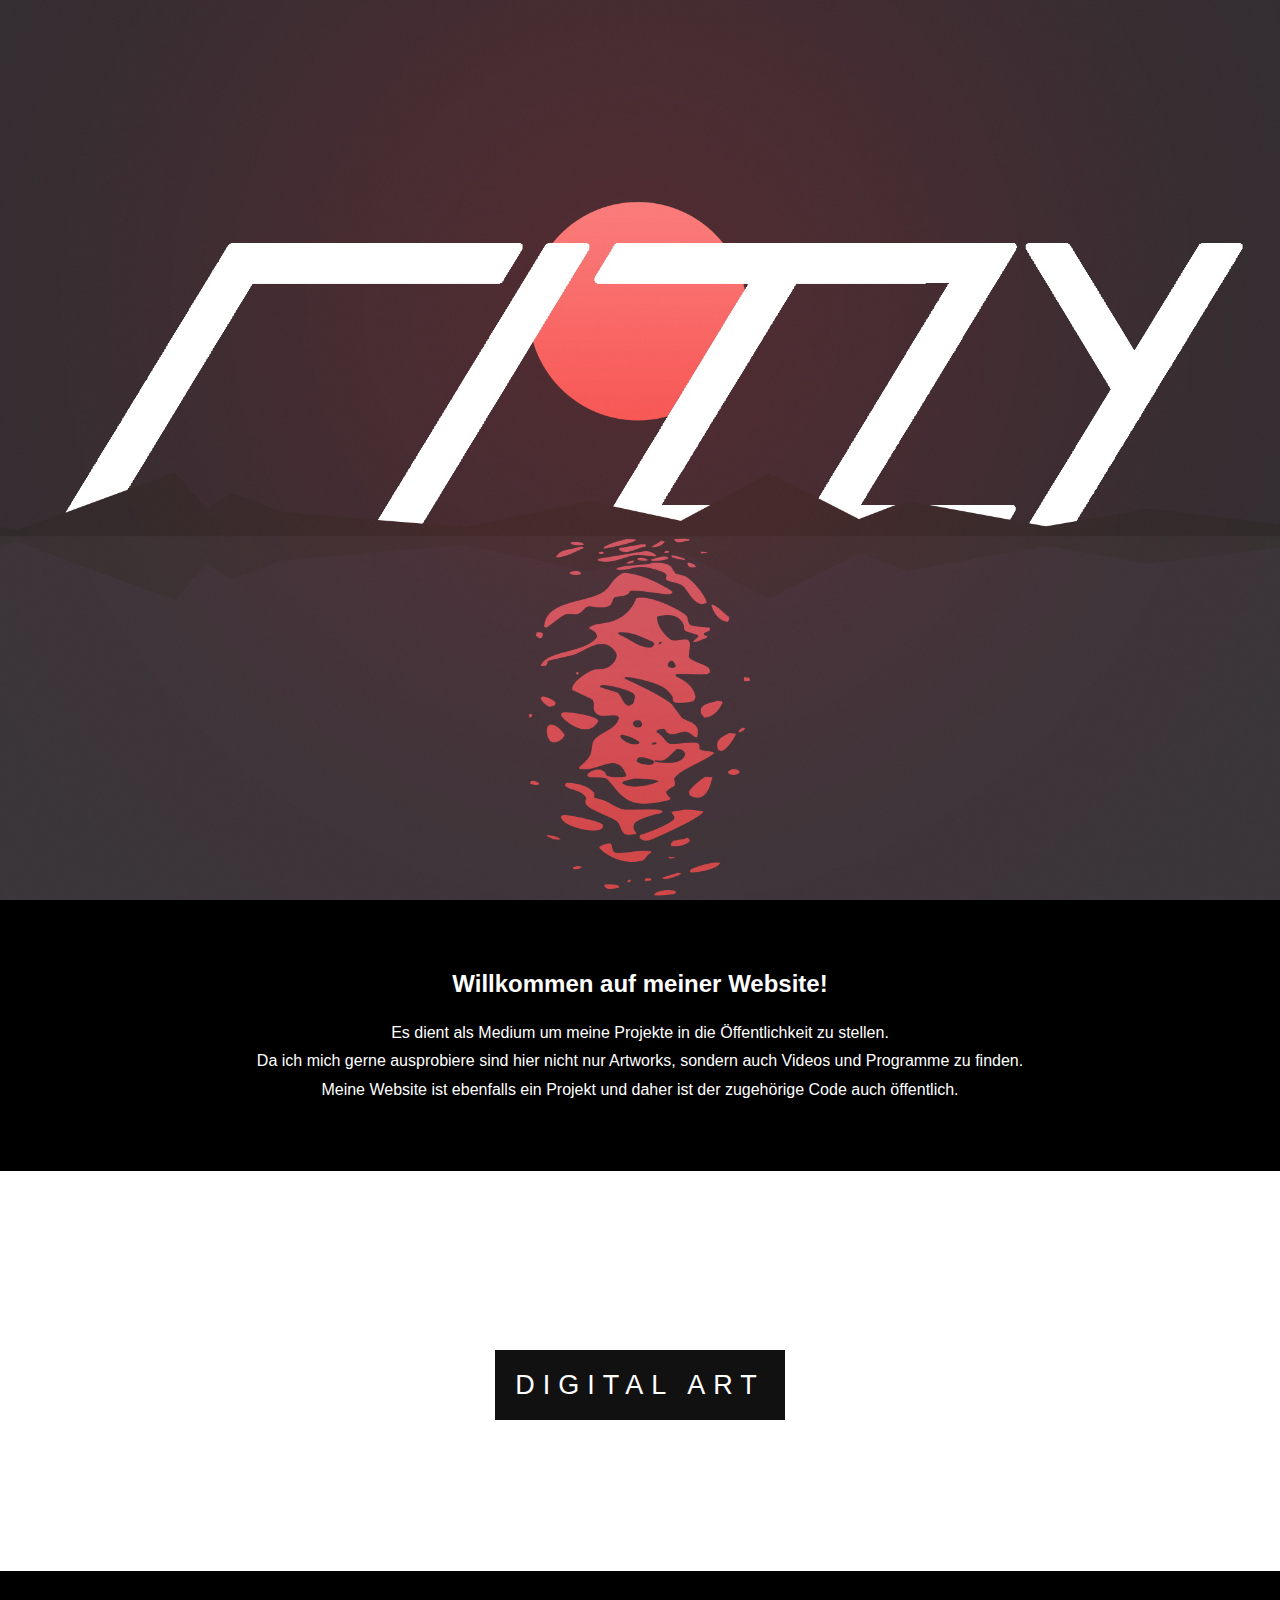
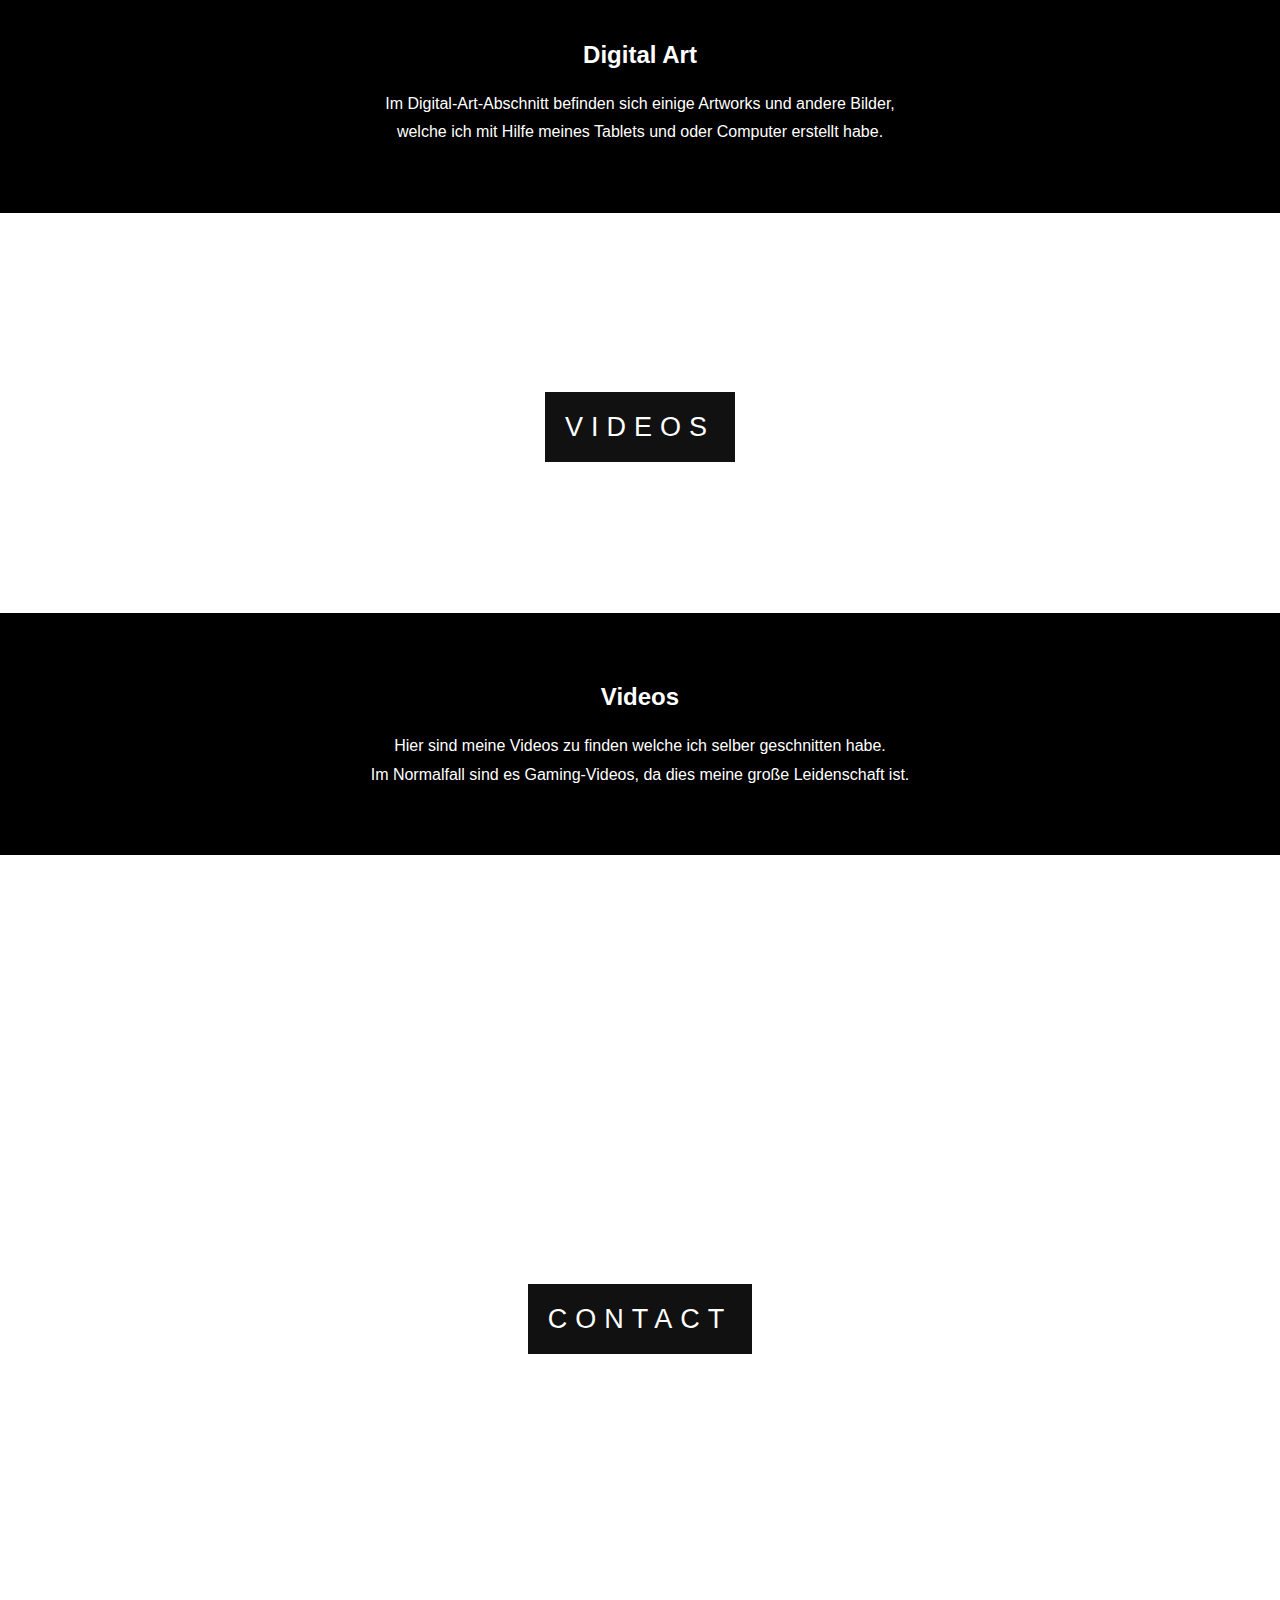
==== index.html @ 602e6638 "Updated Texts and Pictures" ====
<!DOCTYPE html>
<html lang="en">
<head>
    <title>Noah</title>
    <link rel="stylesheet" href="css/style.css">
</head>
<body>
    <div class="bgIMG1">
    </div>
    <section class="section section-light">
        <h2>Willkommen auf meiner Website!</h2>
        <p>
            Es dient als Medium um meine Projekte in die Öffentlichkeit zu stellen.<br>
            Da ich mich gerne ausprobiere sind hier nicht nur Artworks, sondern auch Videos und Programme zu finden.<br>
            Meine Website ist ebenfalls ein Projekt und daher ist der zugehörige Code auch öffentlich.
        </p>
    </section>

    <div class="bgIMG2">
        <div class="ptext">
            <span class="border">
                <a class="BUTTON" href="projectMenu.html">DIGITAL ART</a>
            </span>
        </div>
    </div>
    <section class="section section-dark">
        <h2>Digital Art</h2>
        <p>
            Im Digital-Art-Abschnitt befinden sich einige Artworks und andere Bilder,<br>
            welche ich mit Hilfe meines Tablets und oder Computer erstellt habe. 

        </p>
    </section>

    <div class="bgIMG3">
        <div class="ptext">
            <span class="border">
                <a class="BUTTON" href="blog.html">Videos</a>
            </span>
        </div>
    </div>
    <section class="section section-dark">
        <h2>Videos</h2>
        <p>
            Hier sind meine Videos zu finden welche ich selber geschnitten habe.<br>
            Im Normalfall sind es Gaming-Videos, da dies meine große Leidenschaft ist.
        </p>
    </section>

    <div class="bgIMG1">
        <div class="ptext">
            <span class="border">
                <a class="BUTTON" href="contact.html">CONTACT</a>
            </span>
        </div>
    </div>

</body>
</html>
---- css/style.css ----
body, html{
    height: 100%;
    margin:0;
    font-size: 16px;
    font-family: "Lato", sans-serif;
    font-weight:400;
    line-height: 1.8em;
    color:#666;
      
}

a{
    text-decoration: none;
    color: white;
}

#logo{
    max-width: 90%;
    margin-top: 200px;
}

.bgIMG1, .bgIMG2, .bgIMG3{
    position:relative;
    background-position: center;
    background-size: cover;
    background-repeat: no-repeat;
    background-attachment: fixed; /* fixed = parallax / scroll = norm*/

}

.ptext .border:hover{
    background-color: rgb(0, 0, 0);
    color: black;
}

.bgIMG1{
    background-image:url("../media/firstBG.jpg");
    min-height: 100%;
    max-height: 100%;
    text-align: center;
}

.bgIMG2{
    background-image:url("../media/trippyCro.png");
    min-height: 400px;
}

.bgIMG3{
    background-image:url("../media/videos.jpg");
    min-height: 400px;
}

.section{
    text-align: center;
    padding:50px 80px;
}

.section-light{
    background-color: black;
    color:white;
}

.section-dark{
    background-color: black;
    color:white;
}

.ptext{
    position: absolute;
    top:50%;
    width: 100%;
    text-align: center;
    color:#000;
    font-size: 27px;
    letter-spacing: 8px;
    text-transform: uppercase;
}

.ptext .border{
    background-color: #111;
    color:#fff;
    padding: 20px;
}

@media(max-width:568px){
    .bgIMG1, .bgIMG2, .bgIMG3{
        background-attachment: scroll;
    }
}
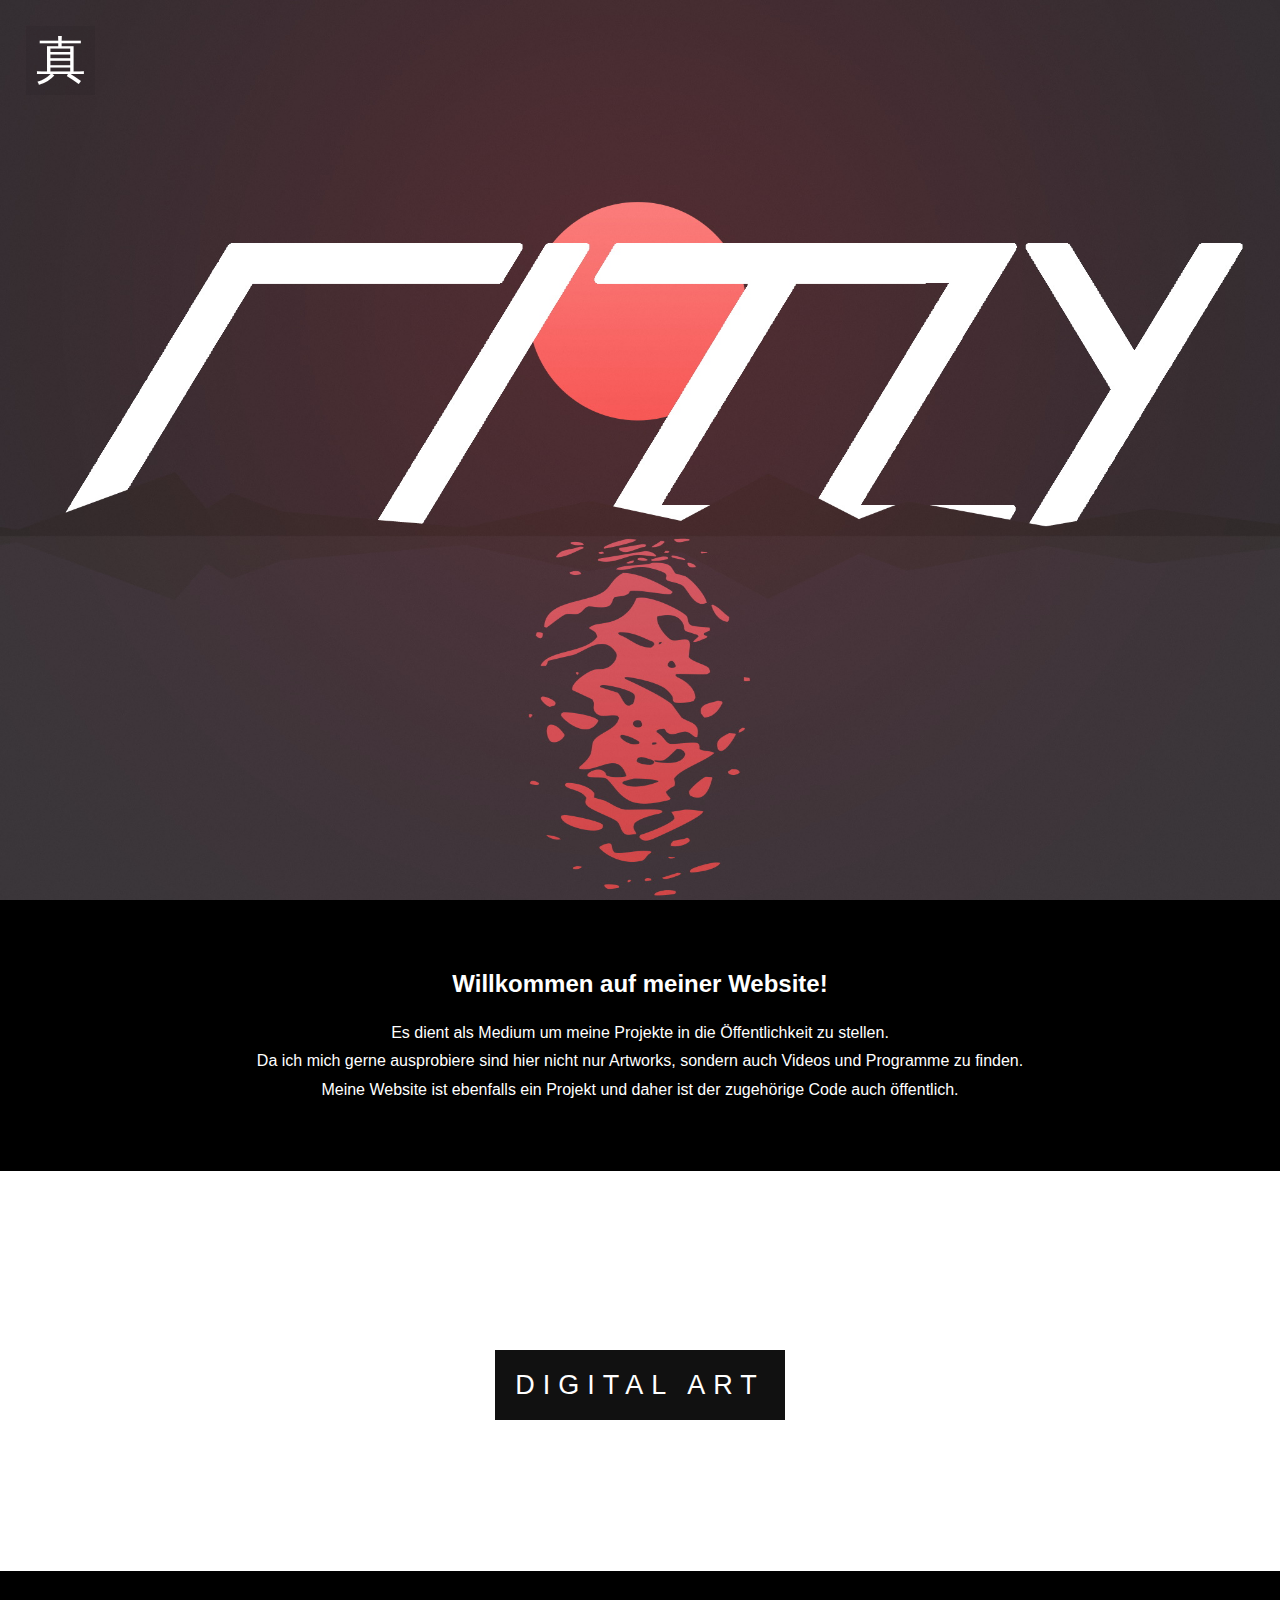
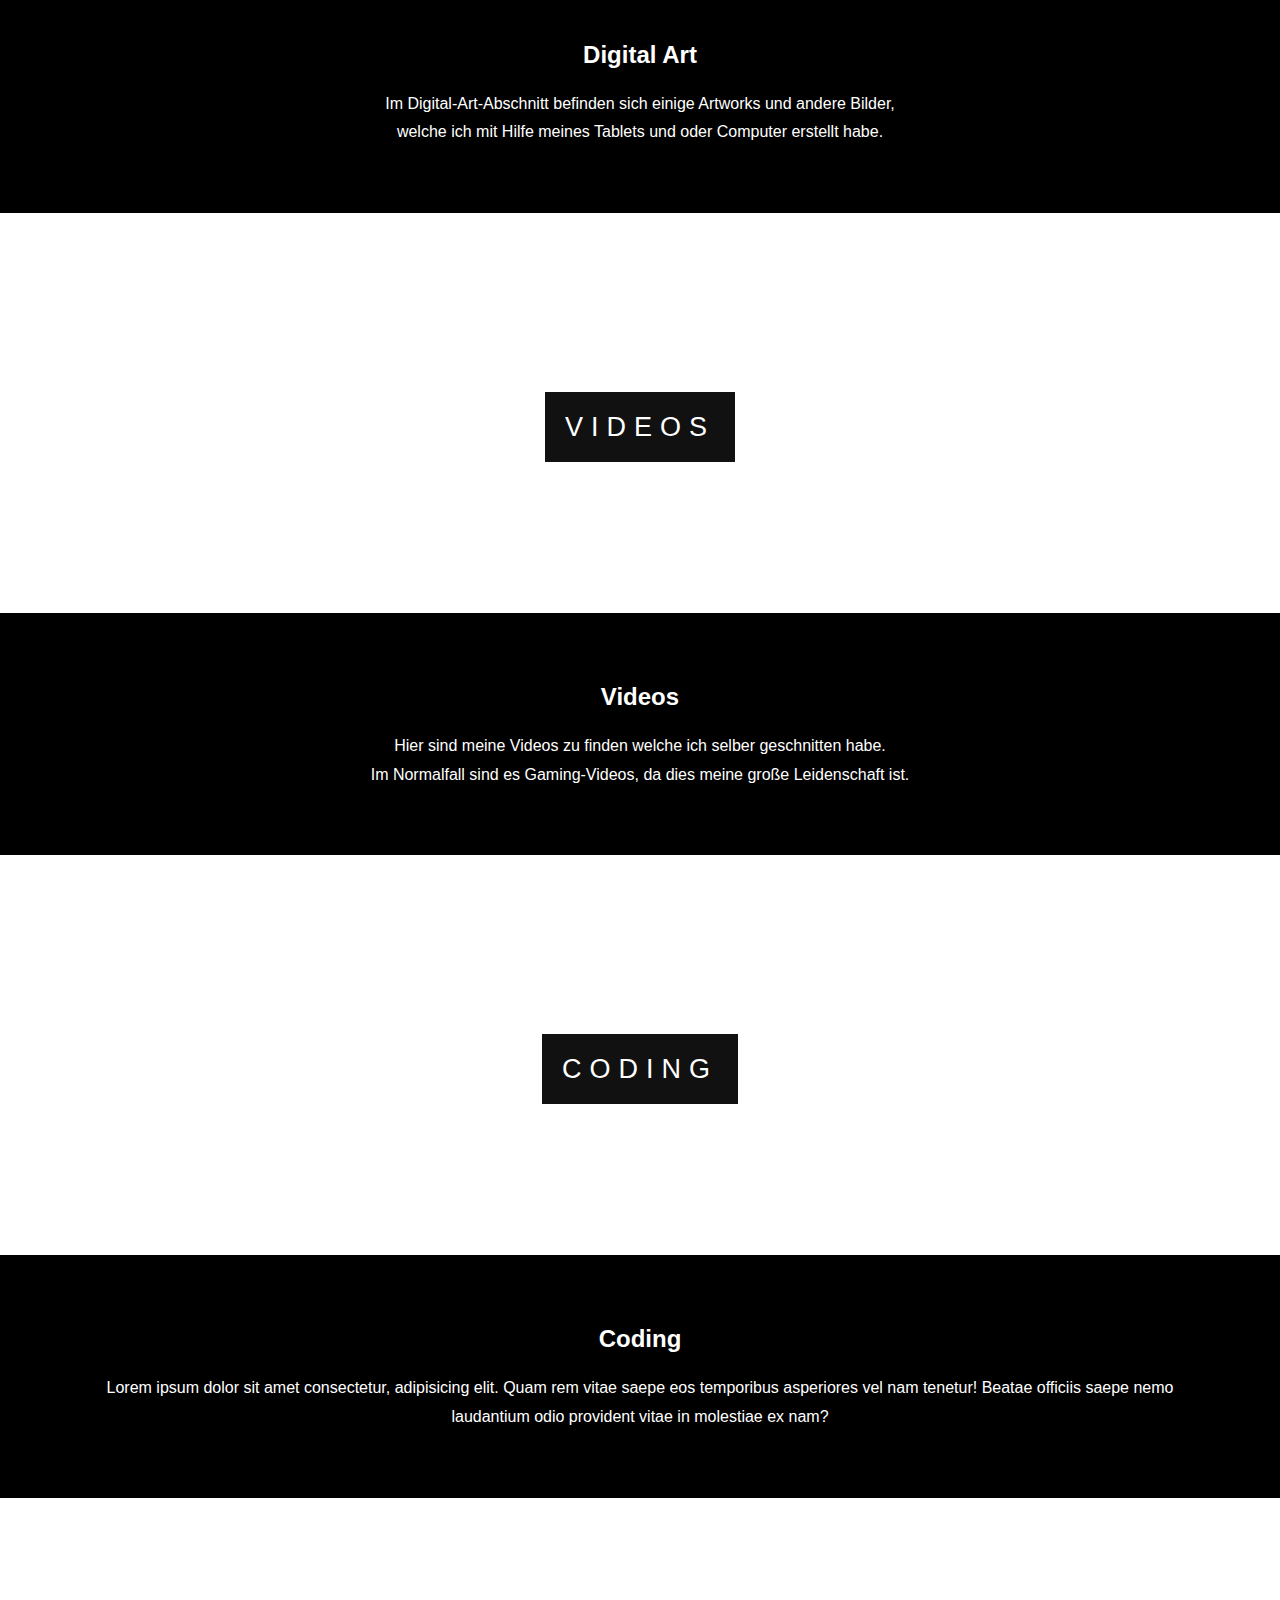
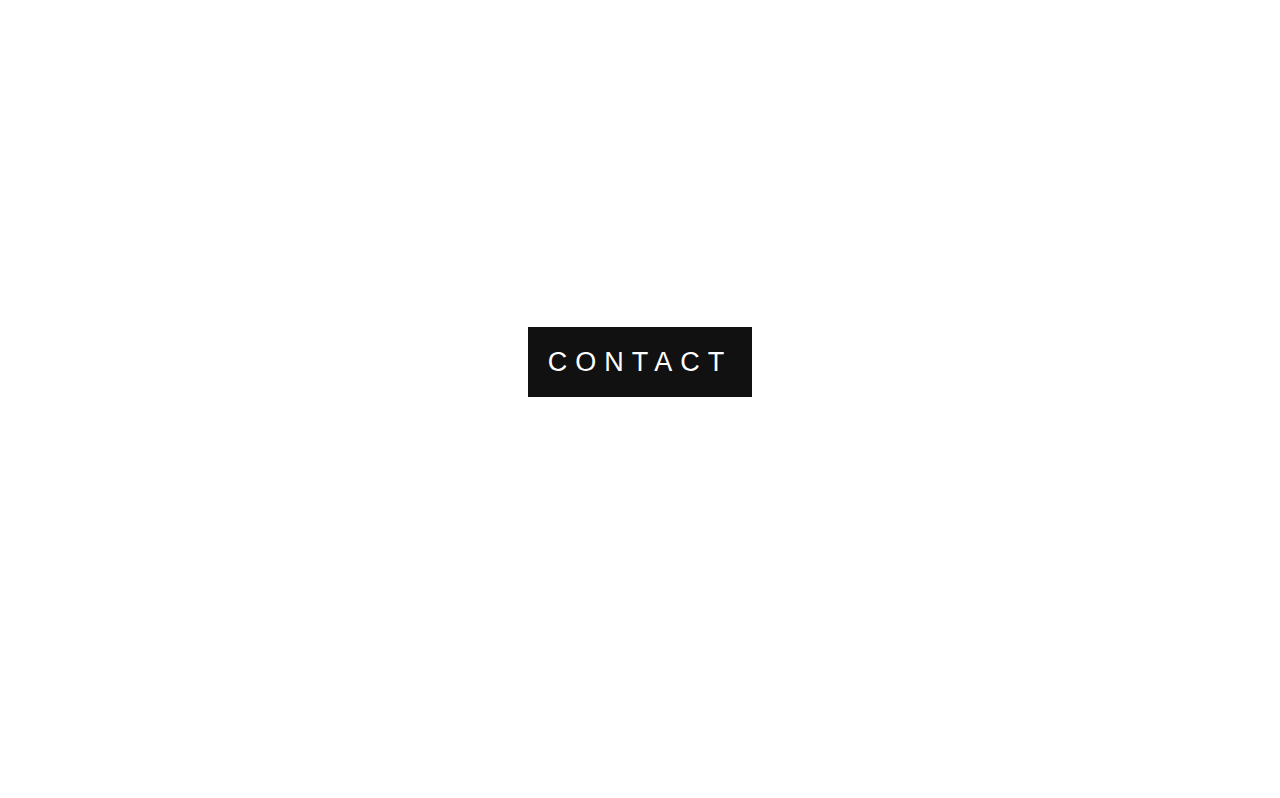
==== commit 18c4ae8b: "Added Coding Section, added Sidebar (mobile friendly)" ====
--- a/index.html
+++ b/index.html
@@ -5,6 +5,18 @@
     <link rel="stylesheet" href="css/style.css">
 </head>
 <body>
+    <div id="mySidebar" class="sidebar">
+        <a href="javascript:void(0)" class="closebtn" onclick="toggleNav()">×</a>
+        <a href="#">About</a>
+        <a href="#">Digital</a>
+        <a href="#">Videos</a>
+        <a href="#">Coding</a>
+      </div>
+      
+      <div id="main">
+        <button class="openbtn" onclick="toggleNav()">真</button>
+      </div>
+
     <div class="bgIMG1">
     </div>
     <section class="section section-light">
@@ -19,11 +31,11 @@
     <div class="bgIMG2">
         <div class="ptext">
             <span class="border">
-                <a class="BUTTON" href="projectMenu.html">DIGITAL ART</a>
+                <a class="BUTTON" href="art.html">DIGITAL ART</a>
             </span>
         </div>
     </div>
-    <section class="section section-dark">
+    <section class="section">
         <h2>Digital Art</h2>
         <p>
             Im Digital-Art-Abschnitt befinden sich einige Artworks und andere Bilder,<br>
@@ -35,15 +47,29 @@
     <div class="bgIMG3">
         <div class="ptext">
             <span class="border">
-                <a class="BUTTON" href="blog.html">Videos</a>
+                <a class="BUTTON" href="videos.html">Videos</a>
             </span>
         </div>
     </div>
-    <section class="section section-dark">
+    <section class="section">
         <h2>Videos</h2>
         <p>
             Hier sind meine Videos zu finden welche ich selber geschnitten habe.<br>
             Im Normalfall sind es Gaming-Videos, da dies meine große Leidenschaft ist.
+        </p>
+    </section>
+
+    <div class="bgIMG4">
+        <div class="ptext">
+            <span class="border">
+                <a class="BUTTON" href="coding.html">Coding</a>
+            </span>
+        </div>
+    </div>
+    <section class="section">
+        <h2>Coding</h2>
+        <p>
+            Lorem ipsum dolor sit amet consectetur, adipisicing elit. Quam rem vitae saepe eos temporibus asperiores vel nam tenetur! Beatae officiis saepe nemo laudantium odio provident vitae in molestiae ex nam?
         </p>
     </section>
 
@@ -55,5 +81,12 @@
         </div>
     </div>
 
+    <script>
+        function toggleNav() {
+            document.getElementById("mySidebar").style.width = document.getElementById("mySidebar").style.width === "250px" ? '0' : '250px';
+            document.getElementById("main").style.marginLeft = document.getElementById("main").style.marginLeft === "250px" ? '0' :  '250px';
+        }       
+    </script>
+
 </body>
 </html>--- a/css/style.css
+++ b/css/style.css
@@ -9,6 +9,72 @@
       
 }
 
+/*Navbar BEGINNING*/
+.sidebar {
+    height: 100%;
+    width: 0;
+    position: fixed;
+    z-index: 1;
+    top: 0;
+    left: 0;
+    background-color: #111;
+    overflow-x: hidden;
+    transition: 0.5s;
+    padding-top: 60px;
+}
+  
+.sidebar a {
+    padding: 8px 8px 8px 32px;
+    text-decoration: none;
+    font-size: 25px;
+    color: #818181;
+    display: block;
+    transition: 0.3s;
+}
+  
+.sidebar a:hover {
+    color: #f1f1f1;
+}
+  
+.sidebar .closebtn {
+    position: absolute;
+    top: 0;
+    right: 25px;
+    font-size: 36px;
+    margin-left: 50px;
+}
+  
+.openbtn {
+    font-size: 50px;
+    cursor: pointer;
+    background-color: rgba(0, 0, 0, 0.054);
+    color: white;
+    height: 69px;
+    width: 69px;
+    border: none;
+}
+  
+.openbtn:hover {
+    background-color: #444;
+}
+  
+#main {
+    transition: margin-left .5s;
+    padding: 26px;
+    overflow: hidden;
+    position: fixed;
+    z-index: 1;
+
+
+}
+  
+/* On smaller screens, where height is less than 450px, change the style of the sidenav (less padding and a smaller font size) */
+@media screen and (max-height: 450px) {
+    .sidebar {padding-top: 15px;}
+    .sidebar a {font-size: 18px;}
+}
+/*Navbar END*/
+
 a{
     text-decoration: none;
     color: white;
@@ -19,7 +85,7 @@
     margin-top: 200px;
 }
 
-.bgIMG1, .bgIMG2, .bgIMG3{
+.bgIMG1, .bgIMG2, .bgIMG3, .bgIMG4{
     position:relative;
     background-position: center;
     background-size: cover;
@@ -50,17 +116,14 @@
     min-height: 400px;
 }
 
+.bgIMG4{
+    background-image:url("../media/coding.gif");
+    min-height: 400px;
+}
+
 .section{
     text-align: center;
     padding:50px 80px;
-}
-
-.section-light{
-    background-color: black;
-    color:white;
-}
-
-.section-dark{
     background-color: black;
     color:white;
 }
@@ -83,7 +146,7 @@
 }
 
 @media(max-width:568px){
-    .bgIMG1, .bgIMG2, .bgIMG3{
+    .bgIMG1, .bgIMG2, .bgIMG3, .bgIMG4{
         background-attachment: scroll;
     }
 }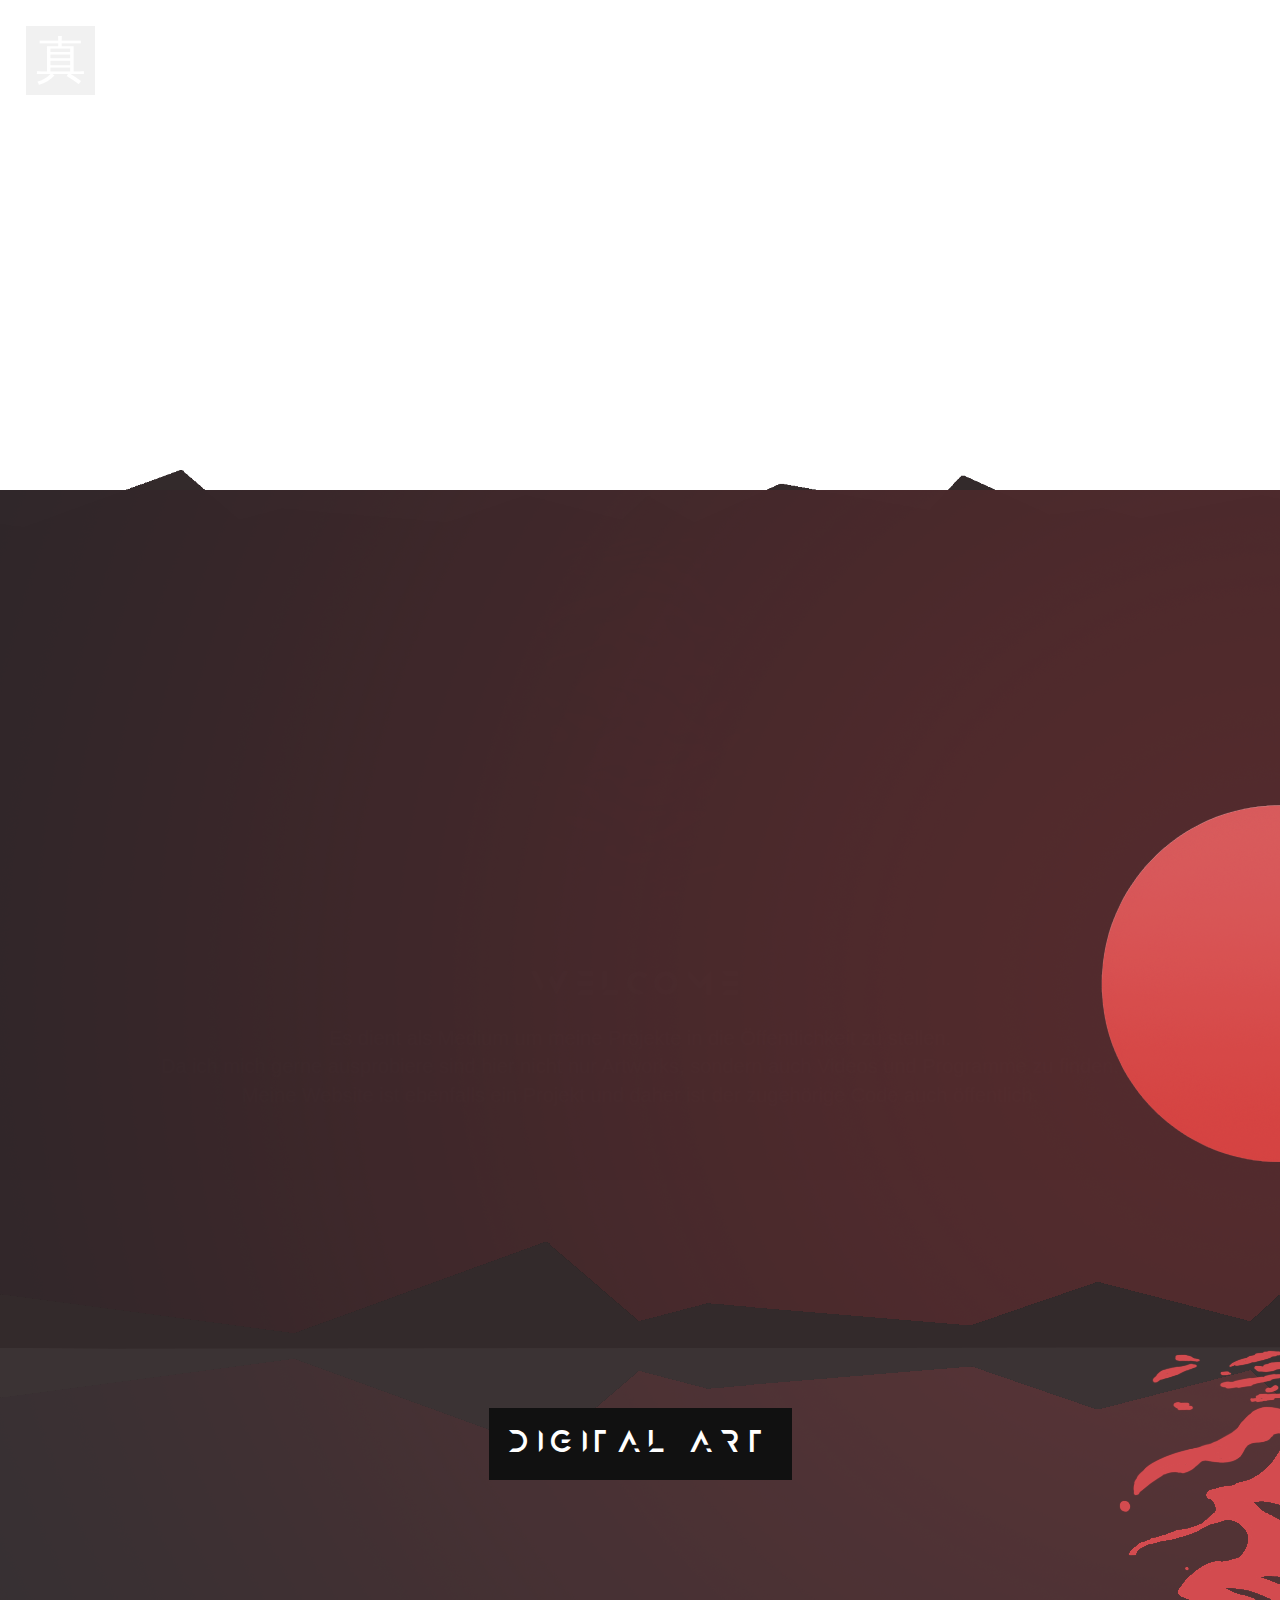
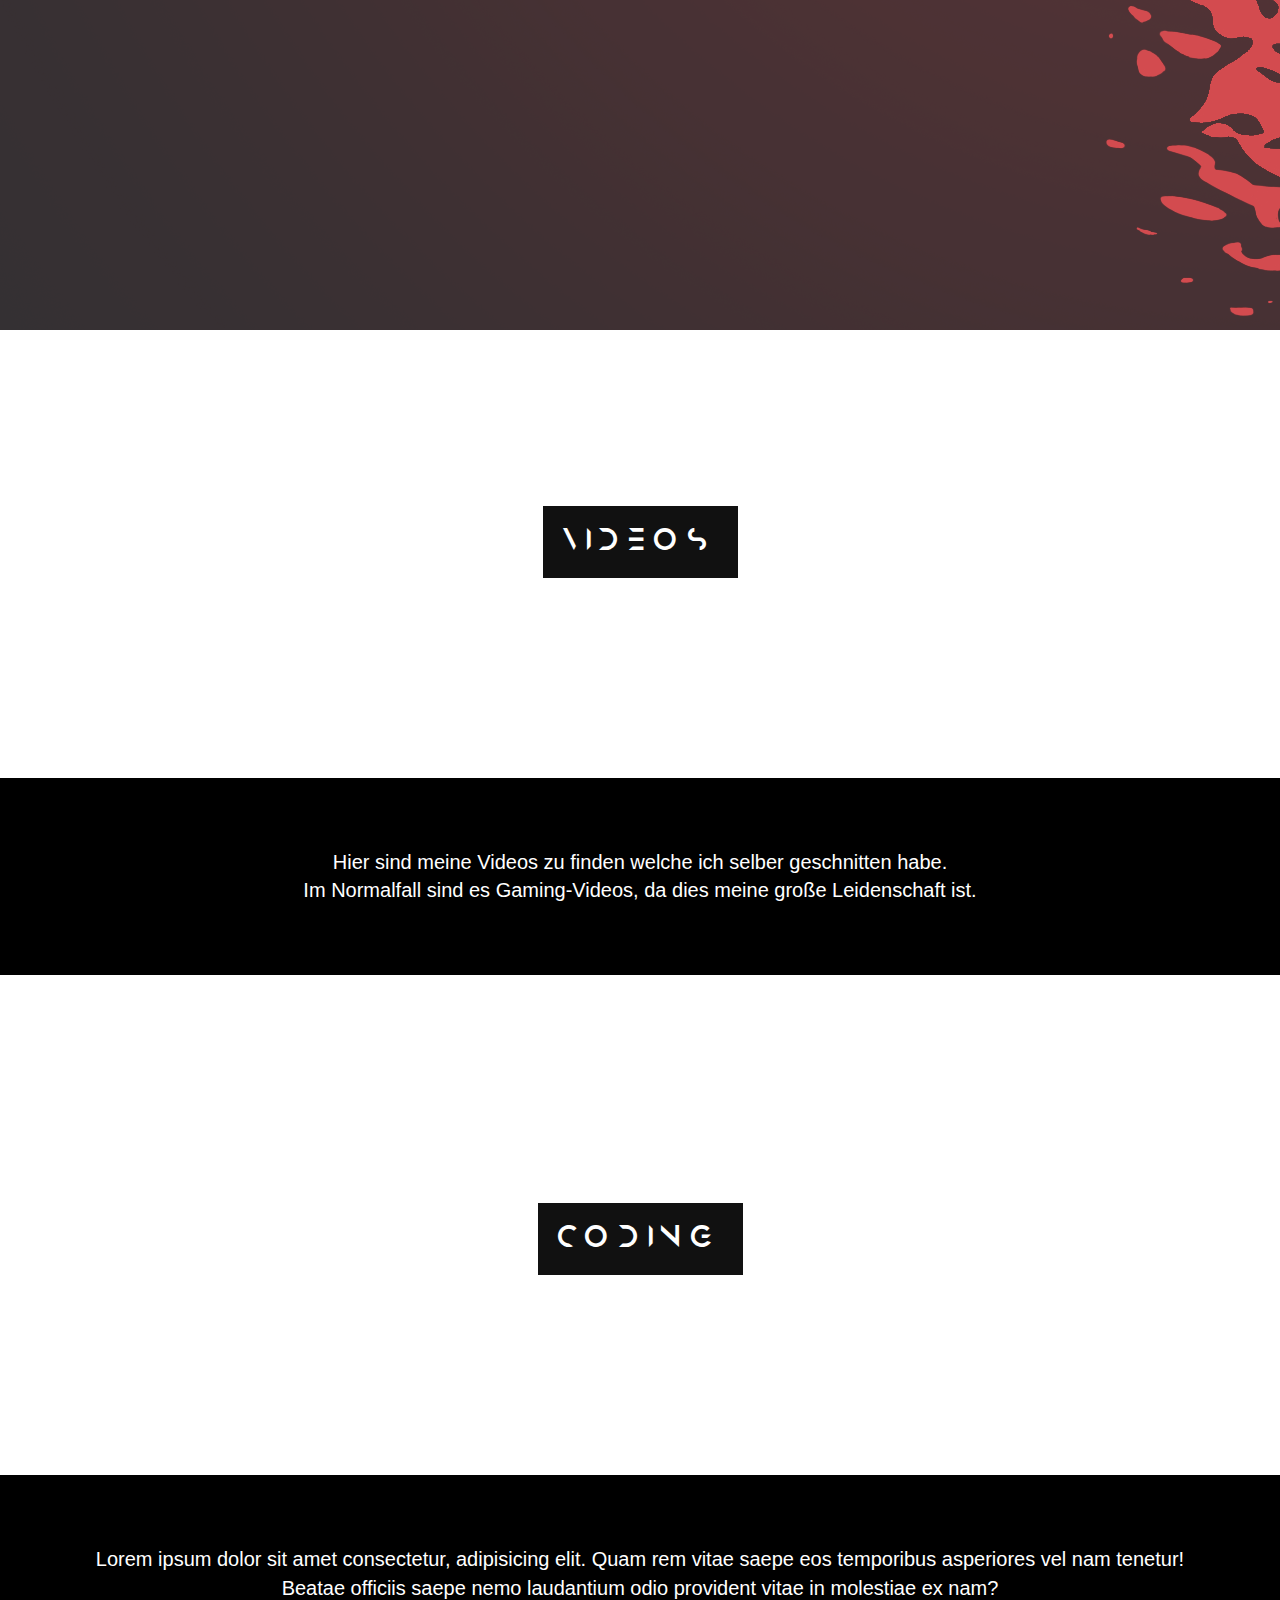
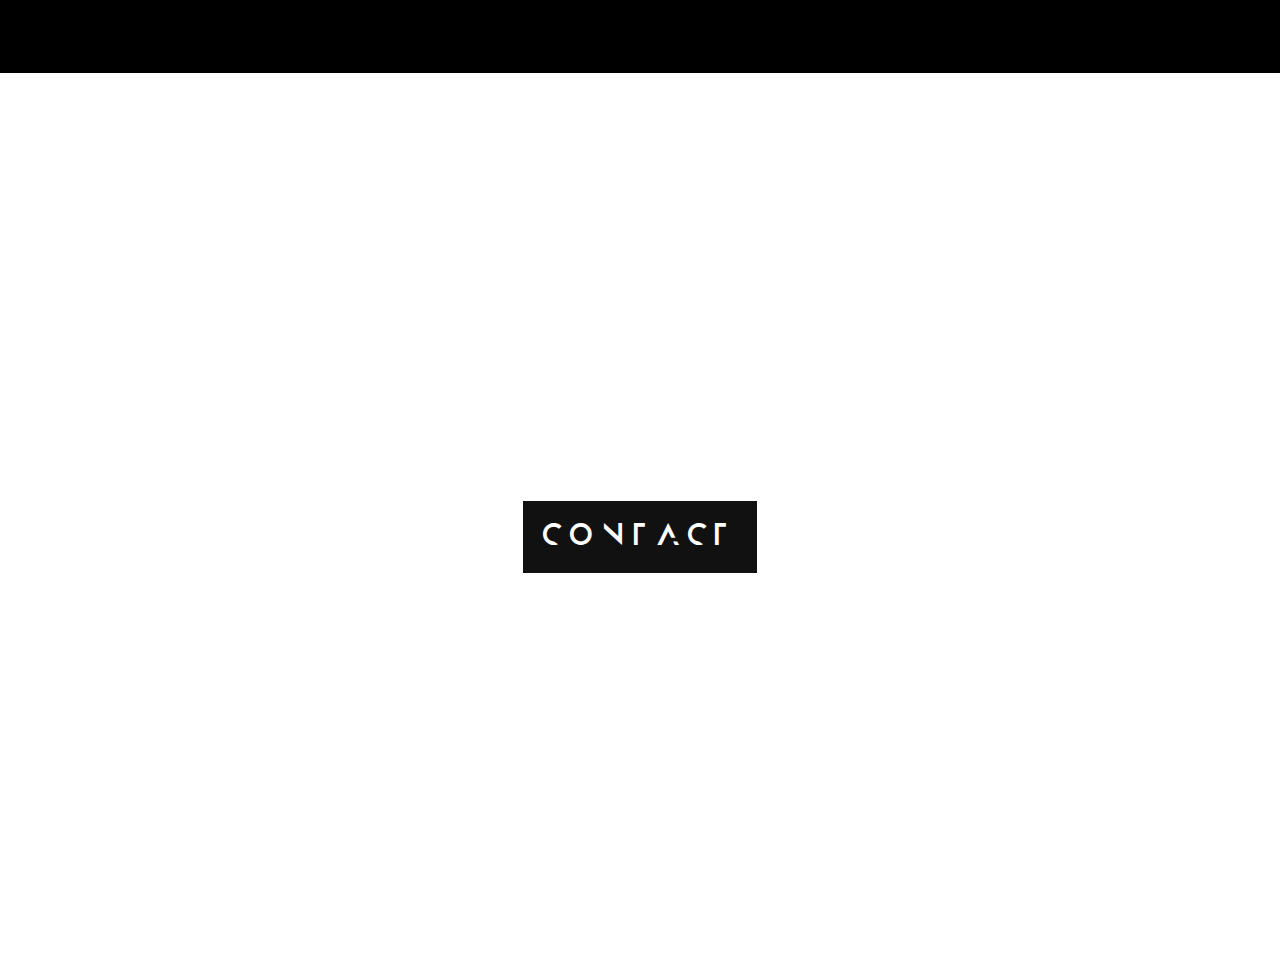
==== commit ab3752bf: "just a test" ====
--- a/index.html
+++ b/index.html
@@ -11,16 +11,19 @@
         <a href="#">Digital</a>
         <a href="#">Videos</a>
         <a href="#">Coding</a>
-      </div>
+    </div>
       
-      <div id="main">
+    <div id="main">
         <button class="openbtn" onclick="toggleNav()">真</button>
-      </div>
+    </div>
 
-    <div class="bgIMG1">
+    <div class="bgIMG1 grid"> 
+        <span id="dizzy">DRYDIZZY</span>
+        <img src="/media/backbackground.png">
     </div>
-    <section class="section section-light">
-        <h2>Willkommen auf meiner Website!</h2>
+
+    <section class="section">
+        <h2 id="welcome">Welcome</h2>
         <p>
             Es dient als Medium um meine Projekte in die Öffentlichkeit zu stellen.<br>
             Da ich mich gerne ausprobiere sind hier nicht nur Artworks, sondern auch Videos und Programme zu finden.<br>
@@ -36,7 +39,6 @@
         </div>
     </div>
     <section class="section">
-        <h2>Digital Art</h2>
         <p>
             Im Digital-Art-Abschnitt befinden sich einige Artworks und andere Bilder,<br>
             welche ich mit Hilfe meines Tablets und oder Computer erstellt habe. 
@@ -52,7 +54,6 @@
         </div>
     </div>
     <section class="section">
-        <h2>Videos</h2>
         <p>
             Hier sind meine Videos zu finden welche ich selber geschnitten habe.<br>
             Im Normalfall sind es Gaming-Videos, da dies meine große Leidenschaft ist.
@@ -67,13 +68,12 @@
         </div>
     </div>
     <section class="section">
-        <h2>Coding</h2>
         <p>
             Lorem ipsum dolor sit amet consectetur, adipisicing elit. Quam rem vitae saepe eos temporibus asperiores vel nam tenetur! Beatae officiis saepe nemo laudantium odio provident vitae in molestiae ex nam?
         </p>
     </section>
 
-    <div class="bgIMG1">
+    <div class="bgIMG_contact">
         <div class="ptext">
             <span class="border">
                 <a class="BUTTON" href="contact.html">CONTACT</a>
--- a/css/style.css
+++ b/css/style.css
@@ -9,12 +9,17 @@
       
 }
 
+@font-face {
+    font-family: anurati;
+    src: url(../font/anurati.otf);
+}
+
 /*Navbar BEGINNING*/
 .sidebar {
     height: 100%;
     width: 0;
     position: fixed;
-    z-index: 1;
+    z-index: 3;
     top: 0;
     left: 0;
     background-color: #111;
@@ -63,9 +68,7 @@
     padding: 26px;
     overflow: hidden;
     position: fixed;
-    z-index: 1;
-
-
+    z-index: 3;
 }
   
 /* On smaller screens, where height is less than 450px, change the style of the sidenav (less padding and a smaller font size) */
@@ -75,17 +78,37 @@
 }
 /*Navbar END*/
 
+#dizzy{
+    font-family: anurati;
+    color: #FFF;
+    font-size: 140px;
+    letter-spacing: 10px;
+    text-transform: uppercase;
+    z-index: 1;
+    text-align: center;
+    vertical-align: middle;
+    line-height: 350%;
+    top: 30%;
+}
+
+.grid > *{
+    grid-area: 1 / 1;
+}
+
+#welcome{
+    font-family: anurati; 
+    text-align: center;
+    color:#FFF;
+    font-size: 27px;
+    letter-spacing: 8px;
+    text-transform: uppercase;
+}
 a{
     text-decoration: none;
     color: white;
 }
 
-#logo{
-    max-width: 90%;
-    margin-top: 200px;
-}
-
-.bgIMG1, .bgIMG2, .bgIMG3, .bgIMG4{
+.bgIMG1, .bgIMG2, .bgIMG3, .bgIMG4, .bgIMG_contact{
     position:relative;
     background-position: center;
     background-size: cover;
@@ -94,41 +117,45 @@
 
 }
 
+.bgIMG1{
+    height: 100%;
+    background-image:url("../media/background.png");
+}
+.bgIMG2{
+    background-image:url("../media/trippyCro.png");
+    min-height: 500px;
+}
+
+.bgIMG3{
+    background-image:url("../media/videos.jpg");
+    min-height: 500px;
+}
+
+.bgIMG4{
+    background-image:url("../media/coding.gif");
+    min-height: 500px;
+}
+
+.bgIMG_contact{
+    background-image:url("../media/backbackground.png");
+    min-height: 100%;
+}
+
 .ptext .border:hover{
     background-color: rgb(0, 0, 0);
     color: black;
 }
 
-.bgIMG1{
-    background-image:url("../media/firstBG.jpg");
-    min-height: 100%;
-    max-height: 100%;
-    text-align: center;
-}
-
-.bgIMG2{
-    background-image:url("../media/trippyCro.png");
-    min-height: 400px;
-}
-
-.bgIMG3{
-    background-image:url("../media/videos.jpg");
-    min-height: 400px;
-}
-
-.bgIMG4{
-    background-image:url("../media/coding.gif");
-    min-height: 400px;
-}
-
 .section{
     text-align: center;
     padding:50px 80px;
-    background-color: black;
+    background-color: rgb(0, 0, 0);
     color:white;
+    font-size: 20px;
 }
 
 .ptext{
+    font-family: anurati;
     position: absolute;
     top:50%;
     width: 100%;
@@ -146,7 +173,7 @@
 }
 
 @media(max-width:568px){
-    .bgIMG1, .bgIMG2, .bgIMG3, .bgIMG4{
+    .main, .bgIMG_contact, .bgIMG2, .bgIMG3, .bgIMG4{
         background-attachment: scroll;
     }
 }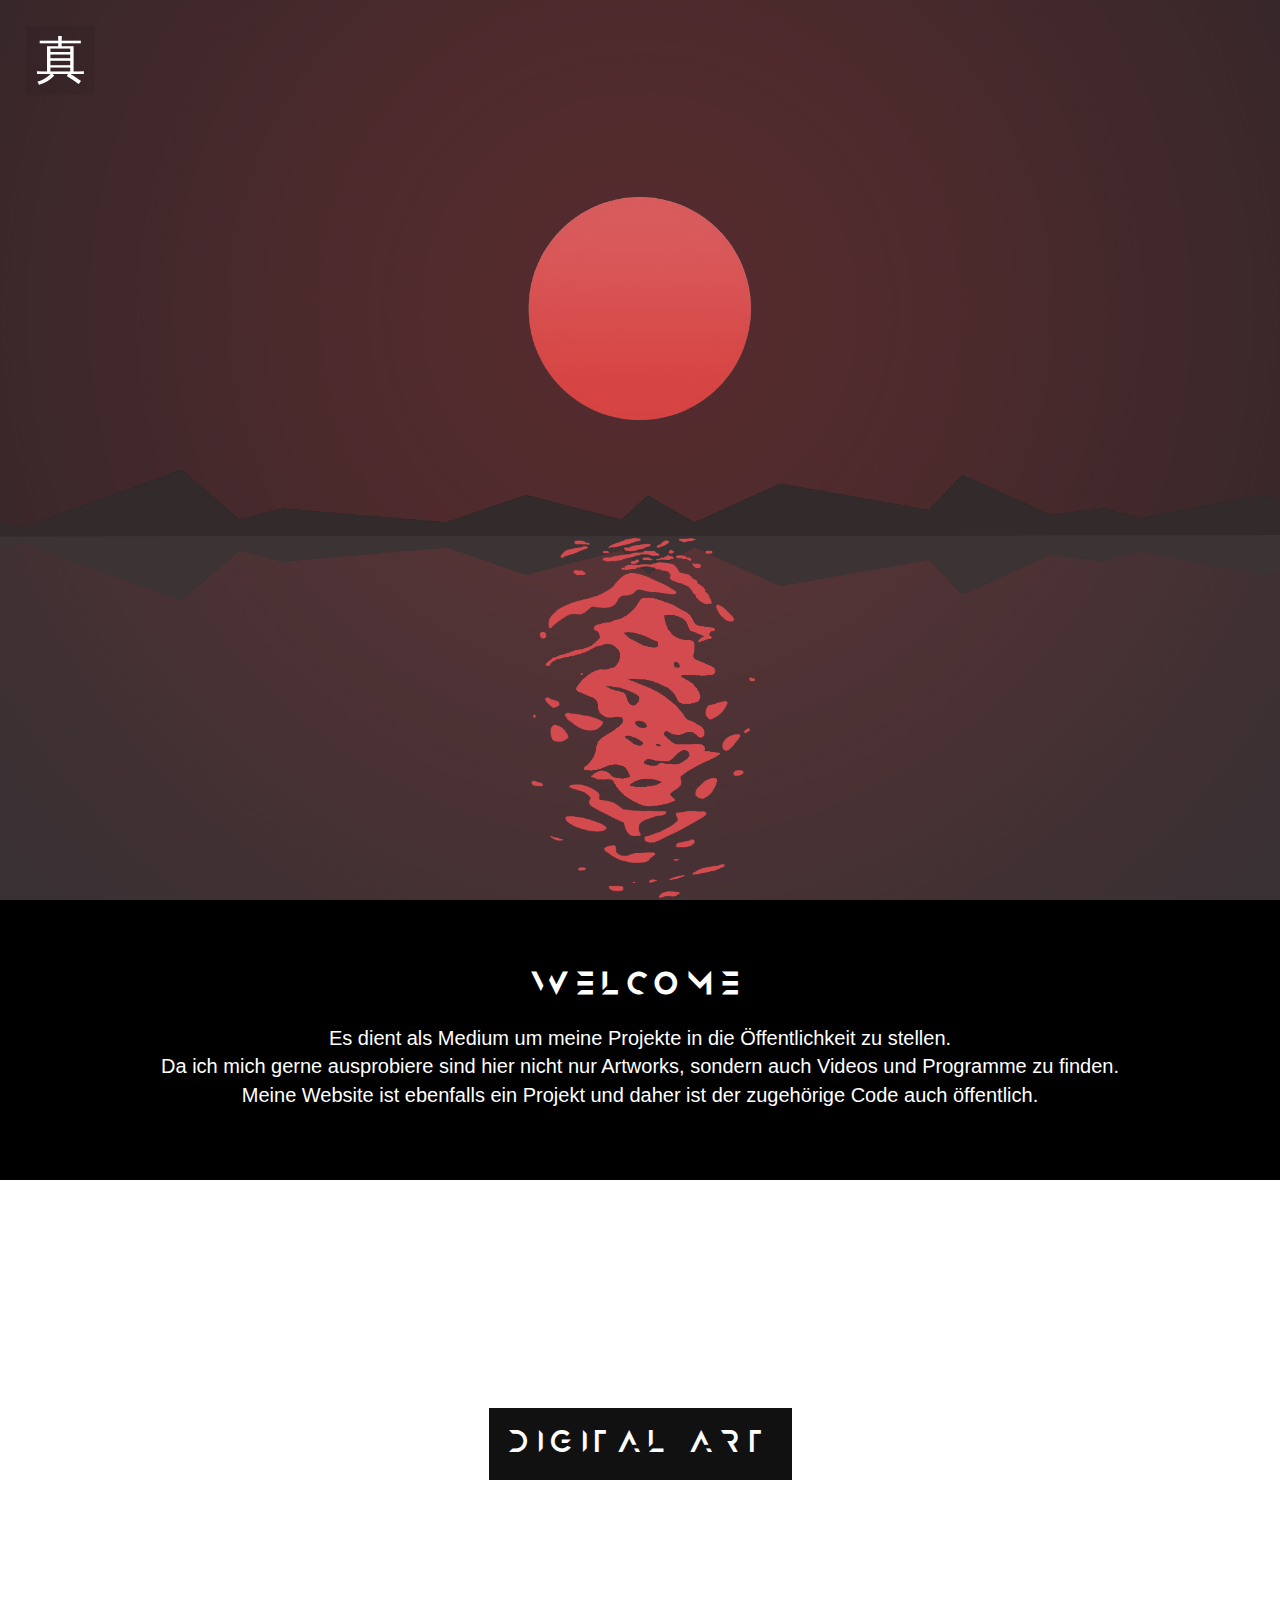
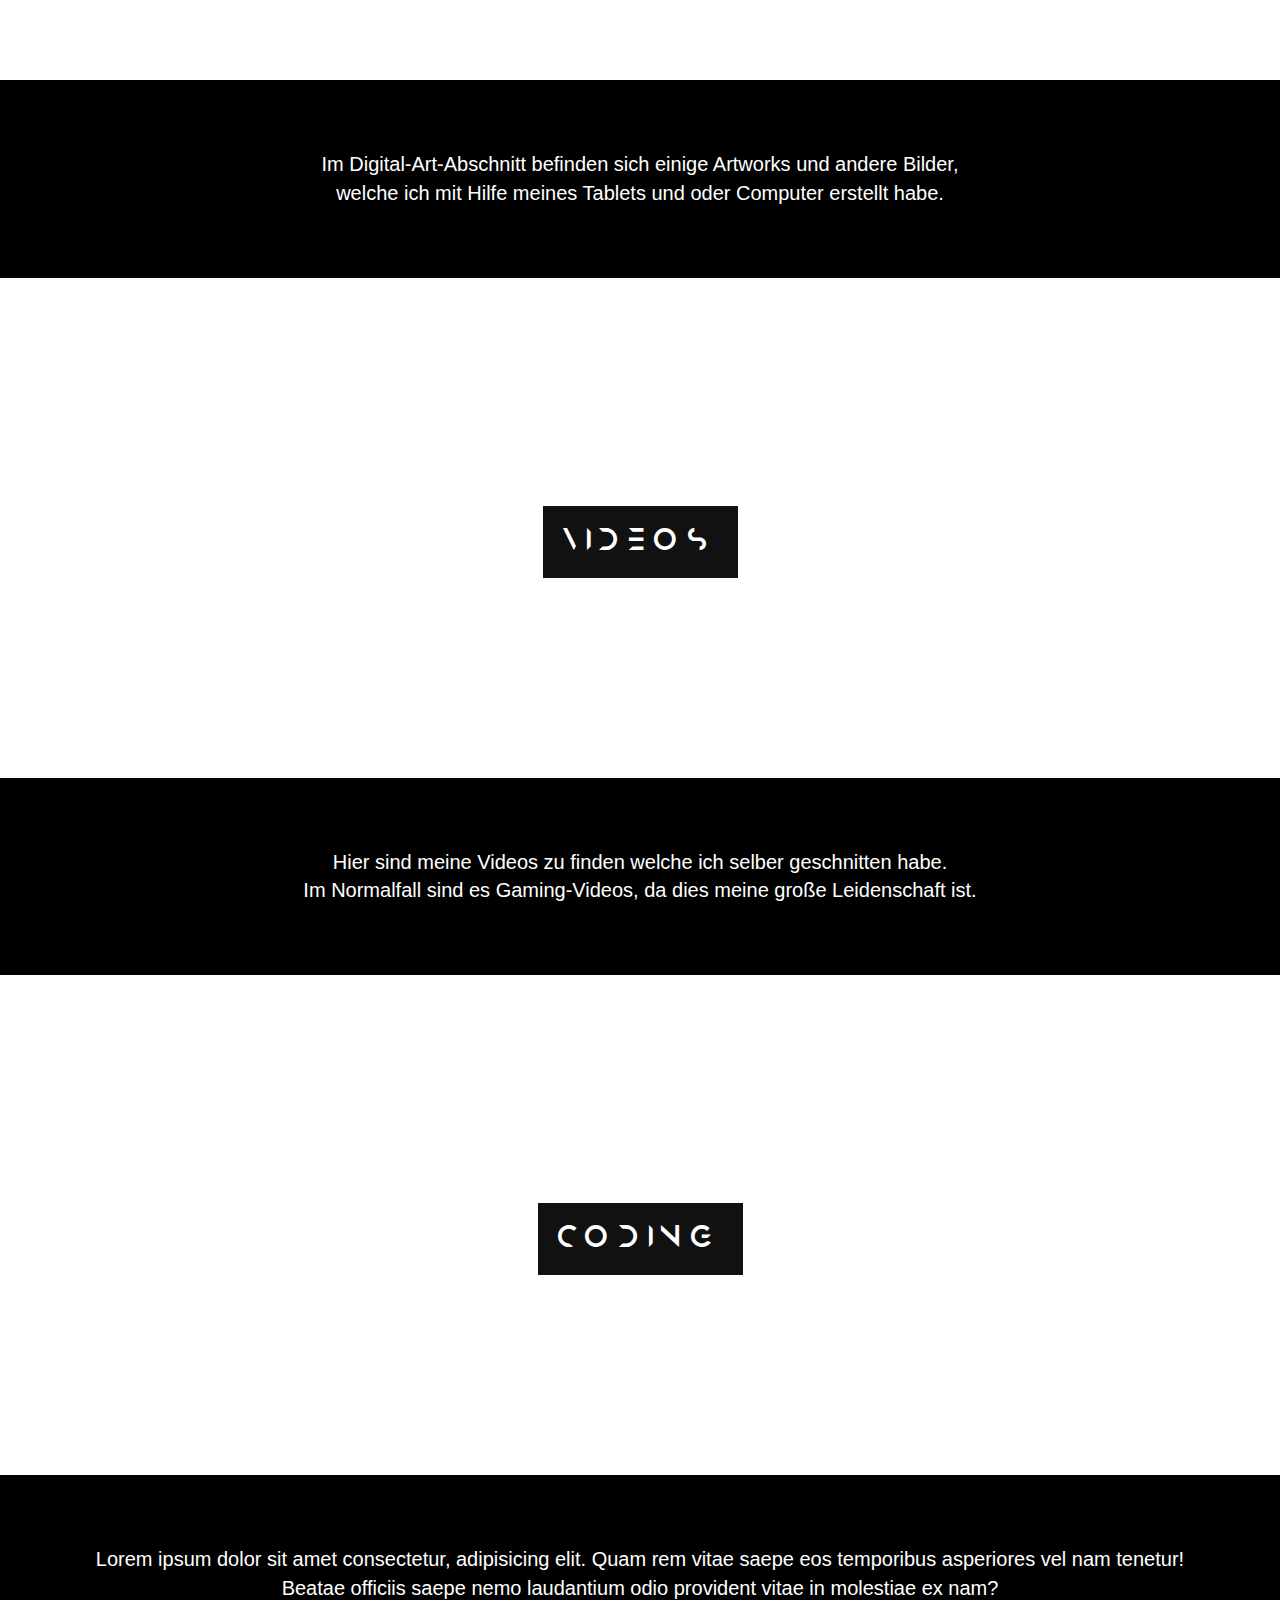
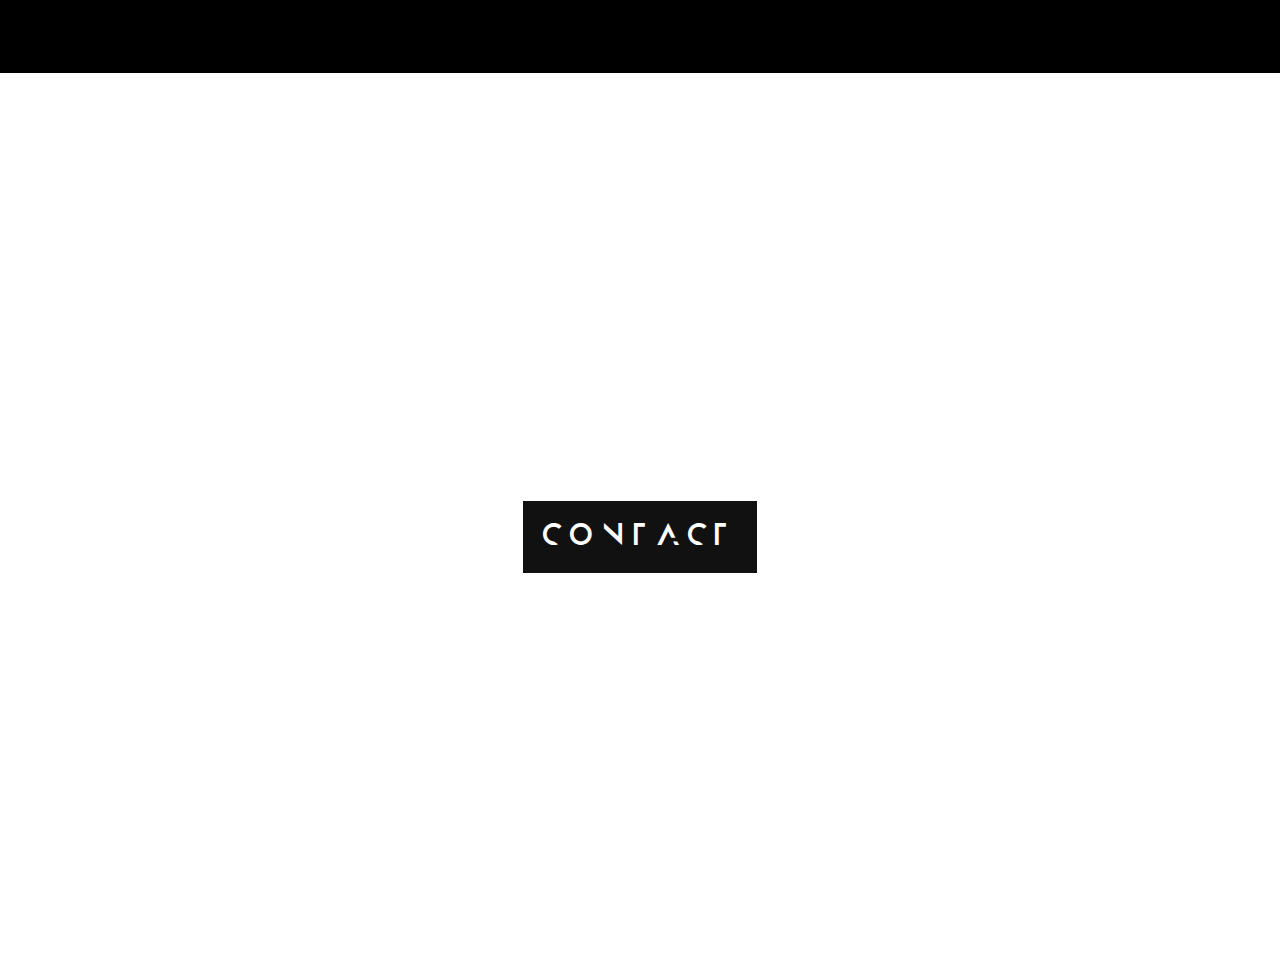
==== commit a56bbf65: "project drydizzy behind hills: finished" ====
--- a/index.html
+++ b/index.html
@@ -17,9 +17,7 @@
         <button class="openbtn" onclick="toggleNav()">真</button>
     </div>
 
-    <div class="bgIMG1 grid"> 
-        <span id="dizzy">DRYDIZZY</span>
-        <img src="/media/backbackground.png">
+    <div class="bgIMG1"> 
     </div>
 
     <section class="section">
--- a/css/style.css
+++ b/css/style.css
@@ -91,10 +91,6 @@
     top: 30%;
 }
 
-.grid > *{
-    grid-area: 1 / 1;
-}
-
 #welcome{
     font-family: anurati; 
     text-align: center;
@@ -118,8 +114,9 @@
 }
 
 .bgIMG1{
+    background-image:url("../media/background.png"), url("../media/drydizzy_black.png"), url("../media/backbackground.png");
     height: 100%;
-    background-image:url("../media/background.png");
+    background-attachment: fixed, scroll, fixed;
 }
 .bgIMG2{
     background-image:url("../media/trippyCro.png");
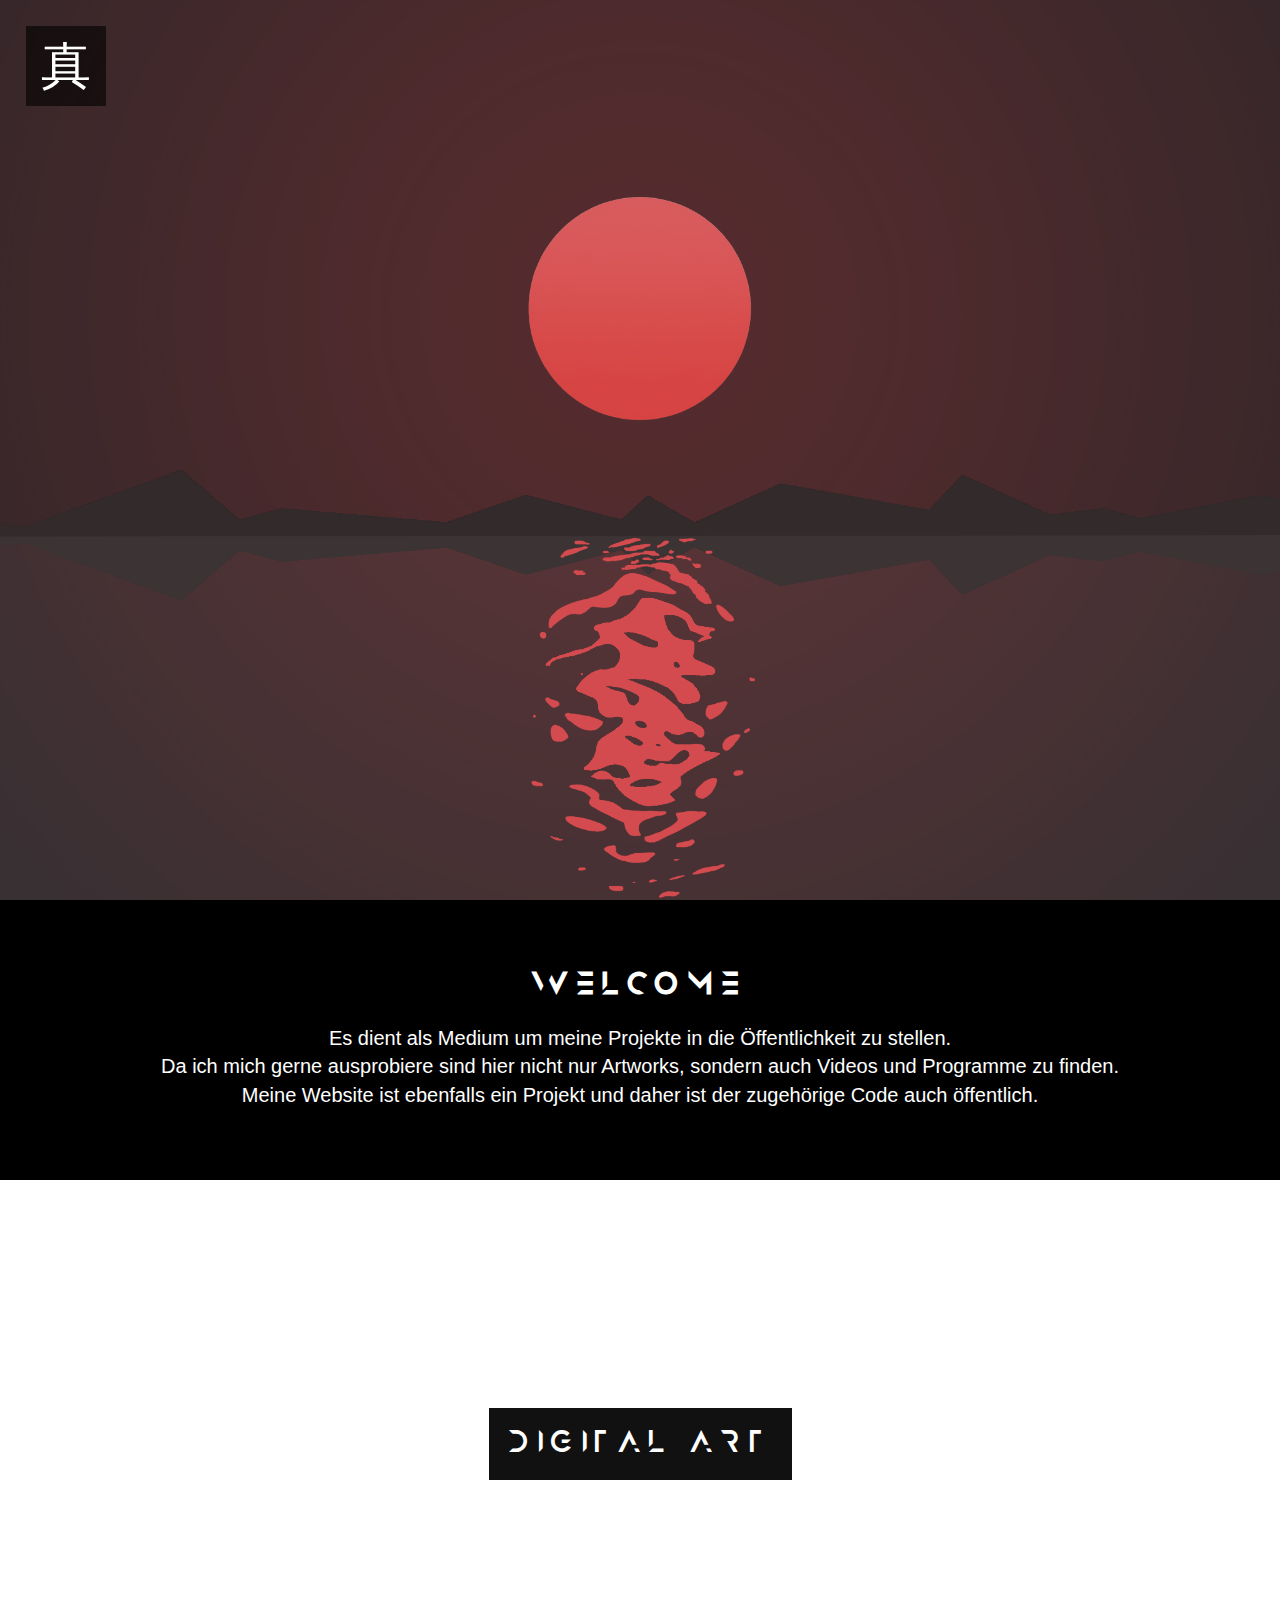
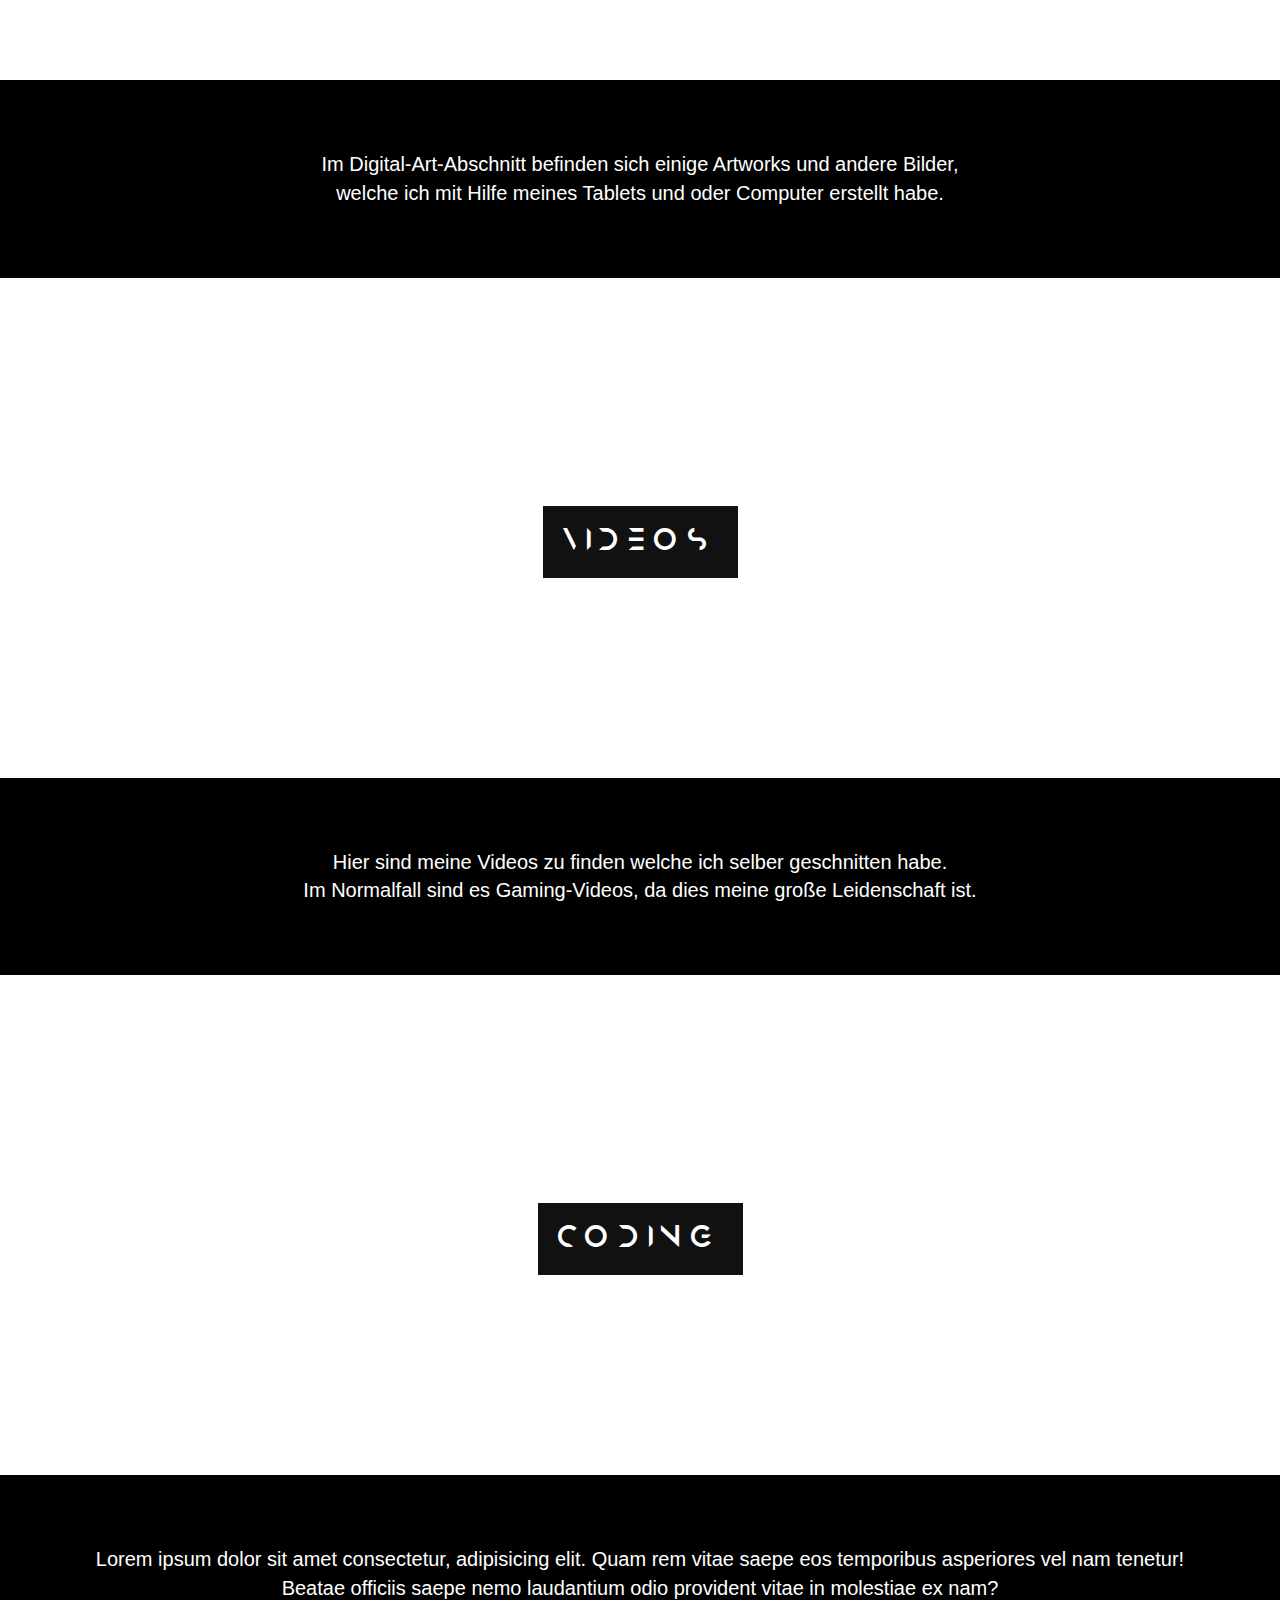
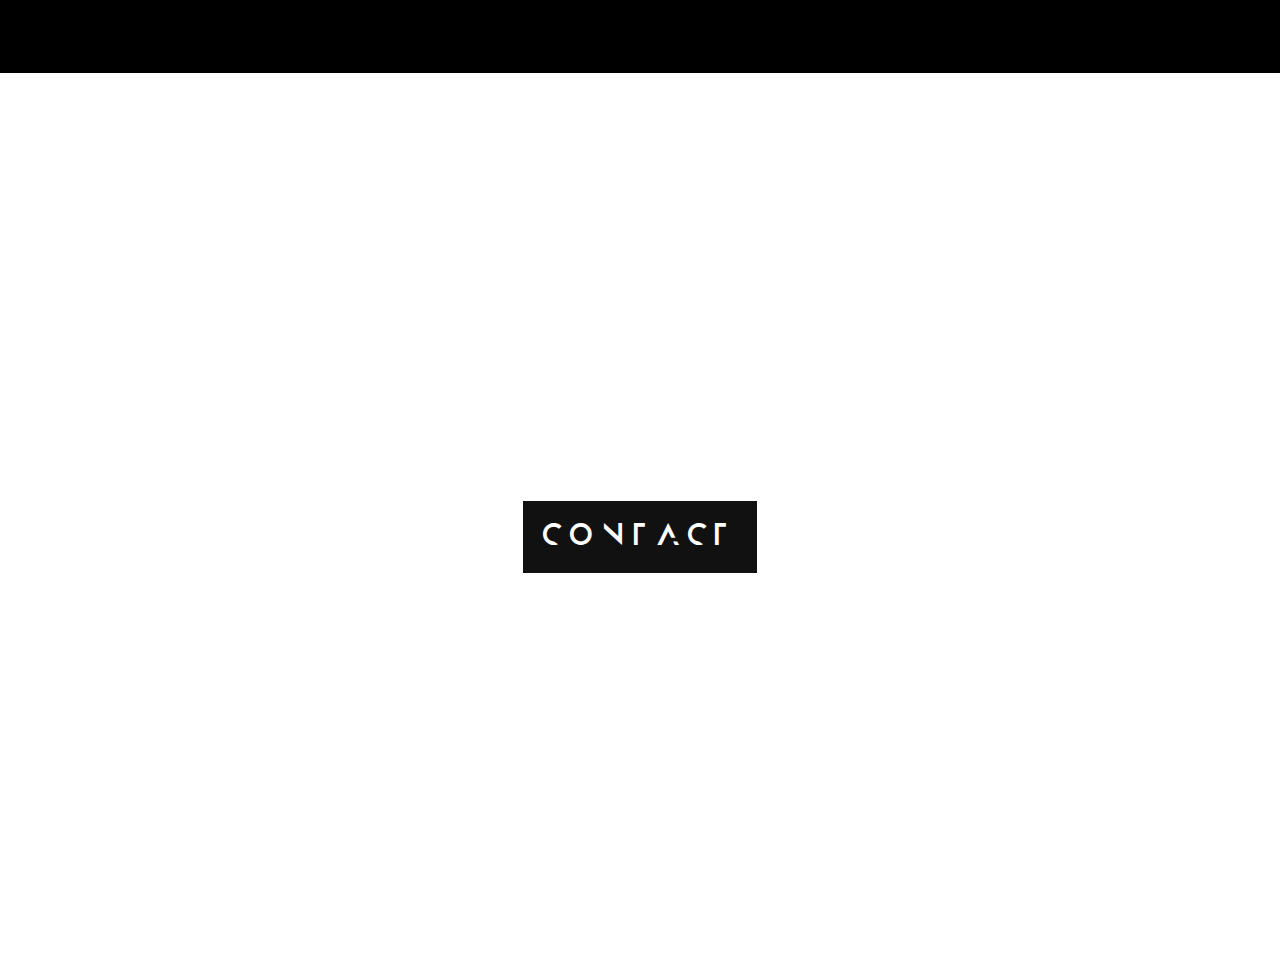
==== commit 698ac1d5: "added digital art, removed main css points from style.css, navbar button is more readable" ====
--- a/index.html
+++ b/index.html
@@ -3,12 +3,14 @@
 <head>
     <title>Noah</title>
     <link rel="stylesheet" href="css/style.css">
+    <link rel="stylesheet" href="css/NavAndMain.css">
+    <meta http-equiv="Content-Type" content="text/html; charset=UTF-8" />
 </head>
 <body>
     <div id="mySidebar" class="sidebar">
         <a href="javascript:void(0)" class="closebtn" onclick="toggleNav()">×</a>
         <a href="#">About</a>
-        <a href="#">Digital</a>
+        <a href="digiart.html">Digital</a>
         <a href="#">Videos</a>
         <a href="#">Coding</a>
     </div>
@@ -32,7 +34,7 @@
     <div class="bgIMG2">
         <div class="ptext">
             <span class="border">
-                <a class="BUTTON" href="art.html">DIGITAL ART</a>
+                <a class="BUTTON" href="digiart.html">DIGITAL ART</a>
             </span>
         </div>
     </div>
--- a/css/style.css
+++ b/css/style.css
@@ -1,82 +1,3 @@
-body, html{
-    height: 100%;
-    margin:0;
-    font-size: 16px;
-    font-family: "Lato", sans-serif;
-    font-weight:400;
-    line-height: 1.8em;
-    color:#666;
-      
-}
-
-@font-face {
-    font-family: anurati;
-    src: url(../font/anurati.otf);
-}
-
-/*Navbar BEGINNING*/
-.sidebar {
-    height: 100%;
-    width: 0;
-    position: fixed;
-    z-index: 3;
-    top: 0;
-    left: 0;
-    background-color: #111;
-    overflow-x: hidden;
-    transition: 0.5s;
-    padding-top: 60px;
-}
-  
-.sidebar a {
-    padding: 8px 8px 8px 32px;
-    text-decoration: none;
-    font-size: 25px;
-    color: #818181;
-    display: block;
-    transition: 0.3s;
-}
-  
-.sidebar a:hover {
-    color: #f1f1f1;
-}
-  
-.sidebar .closebtn {
-    position: absolute;
-    top: 0;
-    right: 25px;
-    font-size: 36px;
-    margin-left: 50px;
-}
-  
-.openbtn {
-    font-size: 50px;
-    cursor: pointer;
-    background-color: rgba(0, 0, 0, 0.054);
-    color: white;
-    height: 69px;
-    width: 69px;
-    border: none;
-}
-  
-.openbtn:hover {
-    background-color: #444;
-}
-  
-#main {
-    transition: margin-left .5s;
-    padding: 26px;
-    overflow: hidden;
-    position: fixed;
-    z-index: 3;
-}
-  
-/* On smaller screens, where height is less than 450px, change the style of the sidenav (less padding and a smaller font size) */
-@media screen and (max-height: 450px) {
-    .sidebar {padding-top: 15px;}
-    .sidebar a {font-size: 18px;}
-}
-/*Navbar END*/
 
 #dizzy{
     font-family: anurati;
@@ -173,4 +94,10 @@
     .main, .bgIMG_contact, .bgIMG2, .bgIMG3, .bgIMG4{
         background-attachment: scroll;
     }
+    .bgIMG1{
+        background-image:url("../media/background.png"), url("../media/drydizzy_black.png"), url("../media/backbackground.png");
+        height: 100%;
+        background-attachment: fixed, scroll, fixed; 
+        background-size: cover, 100%, cover;
+    }
 }--- a/css/NavAndMain.css
+++ b/css/NavAndMain.css
@@ -0,0 +1,79 @@
+body, html{
+    height: 100%;
+    margin:0;
+    font-size: 16px;
+    font-family: "Lato", sans-serif;
+    font-weight:400;
+    line-height: 1.8em;
+    color:#666;
+    scroll-behavior: smooth;
+}
+
+@font-face {
+    font-family: anurati;
+    src: url(../font/anurati.otf);
+}
+
+/*Navbar BEGINNING*/
+.sidebar {
+    height: 100%;
+    width: 0;
+    position: fixed;
+    z-index: 3;
+    top: 0;
+    left: 0;
+    background-color: #111;
+    overflow-x: hidden;
+    transition: 0.5s;
+    padding-top: 60px;
+}
+  
+.sidebar a {
+    padding: 8px 8px 8px 32px;
+    text-decoration: none;
+    font-size: 25px;
+    color: #818181;
+    display: block;
+    transition: 0.3s;
+}
+  
+.sidebar a:hover {
+    color: #f1f1f1;
+}
+  
+.sidebar .closebtn {
+    position: absolute;
+    top: 0;
+    right: 25px;
+    font-size: 36px;
+    margin-left: 50px;
+}
+  
+.openbtn {
+    font-size: 50px;
+    cursor: pointer;
+    background-color: rgba(0, 0, 0, 0.6);
+    color: white;
+    height: 80px;
+    width: 80px;
+    border: none;
+}
+  
+.openbtn:hover {
+    background-color: #444;
+}
+  
+#main {
+    transition: margin-left .5s;
+    padding: 26px;
+    overflow: hidden;
+    position: fixed;
+    z-index: 3;
+}
+  
+/* On smaller screens, where height is less than 450px, change the style of the sidenav (less padding and a smaller font size) */
+@media screen and (max-height: 450px) {
+    .sidebar {padding-top: 15px;}
+    .sidebar a {font-size: 18px;}
+}
+/*Navbar END*/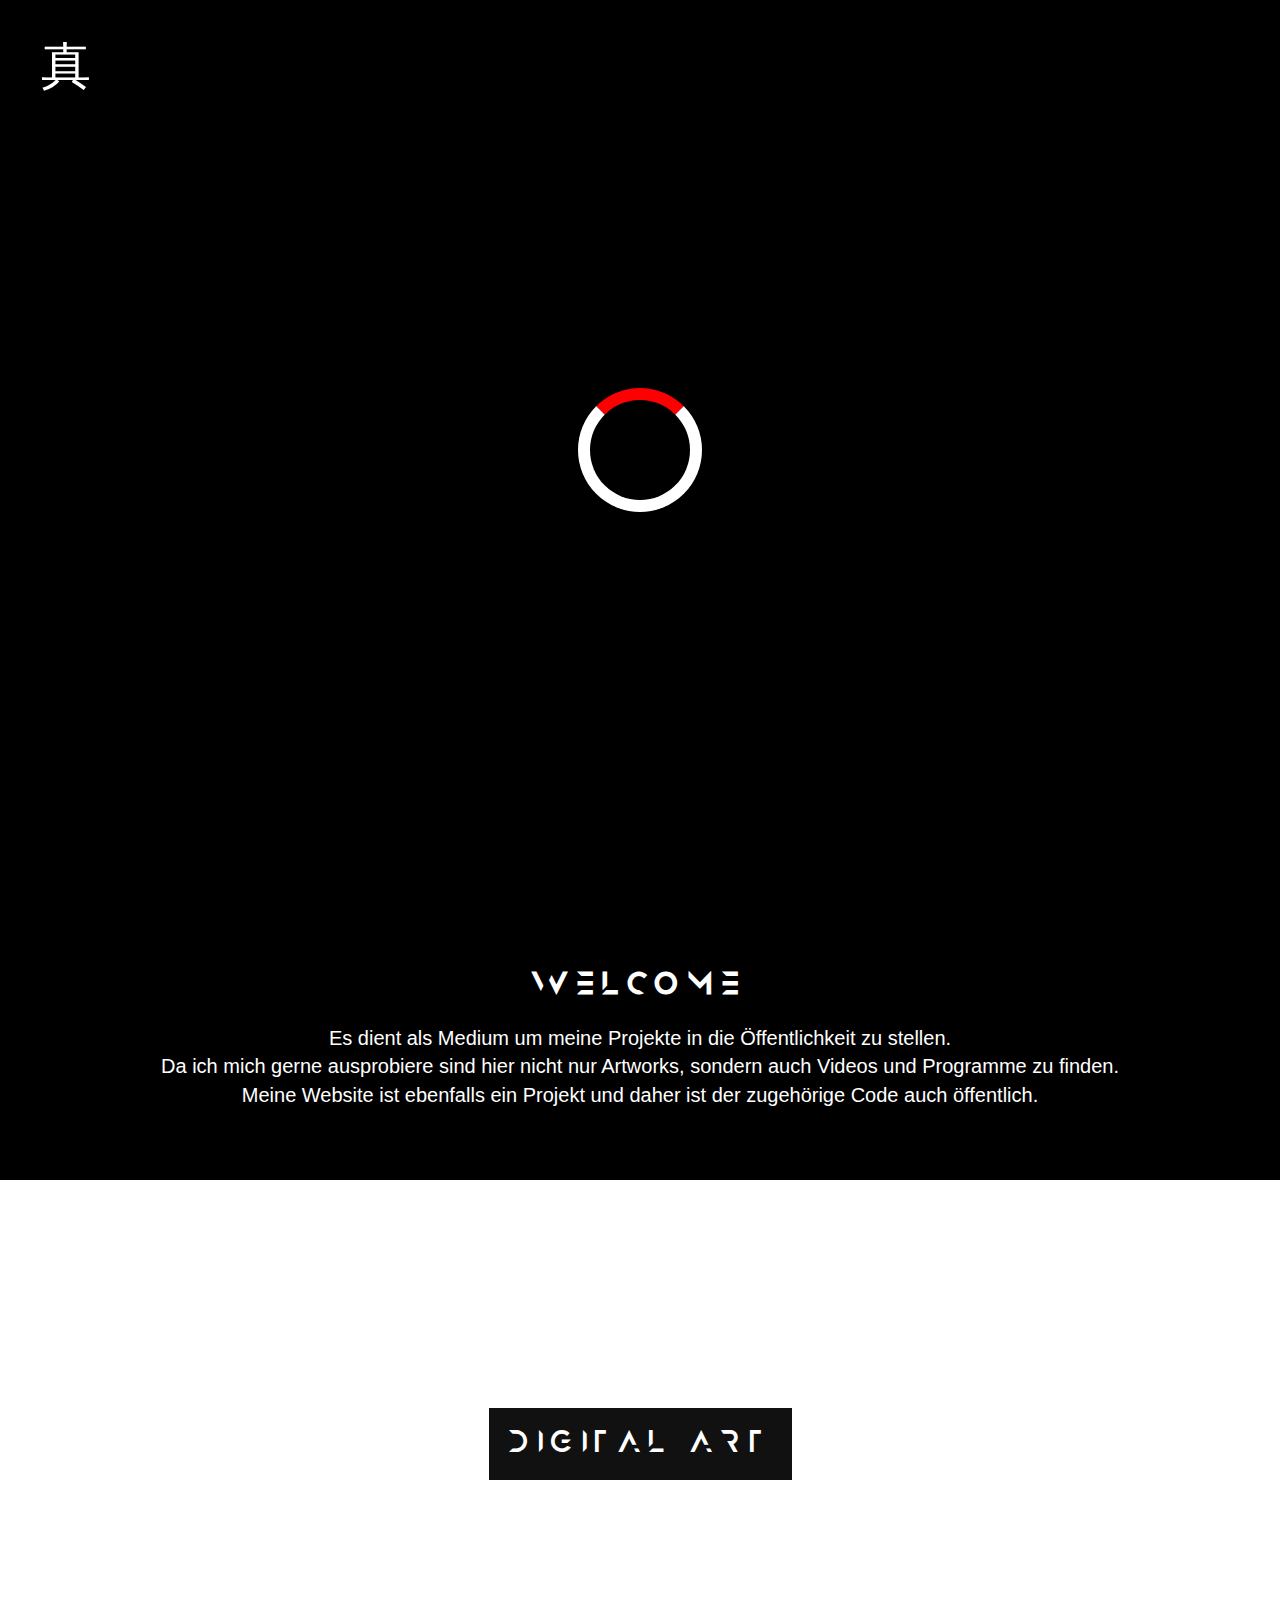
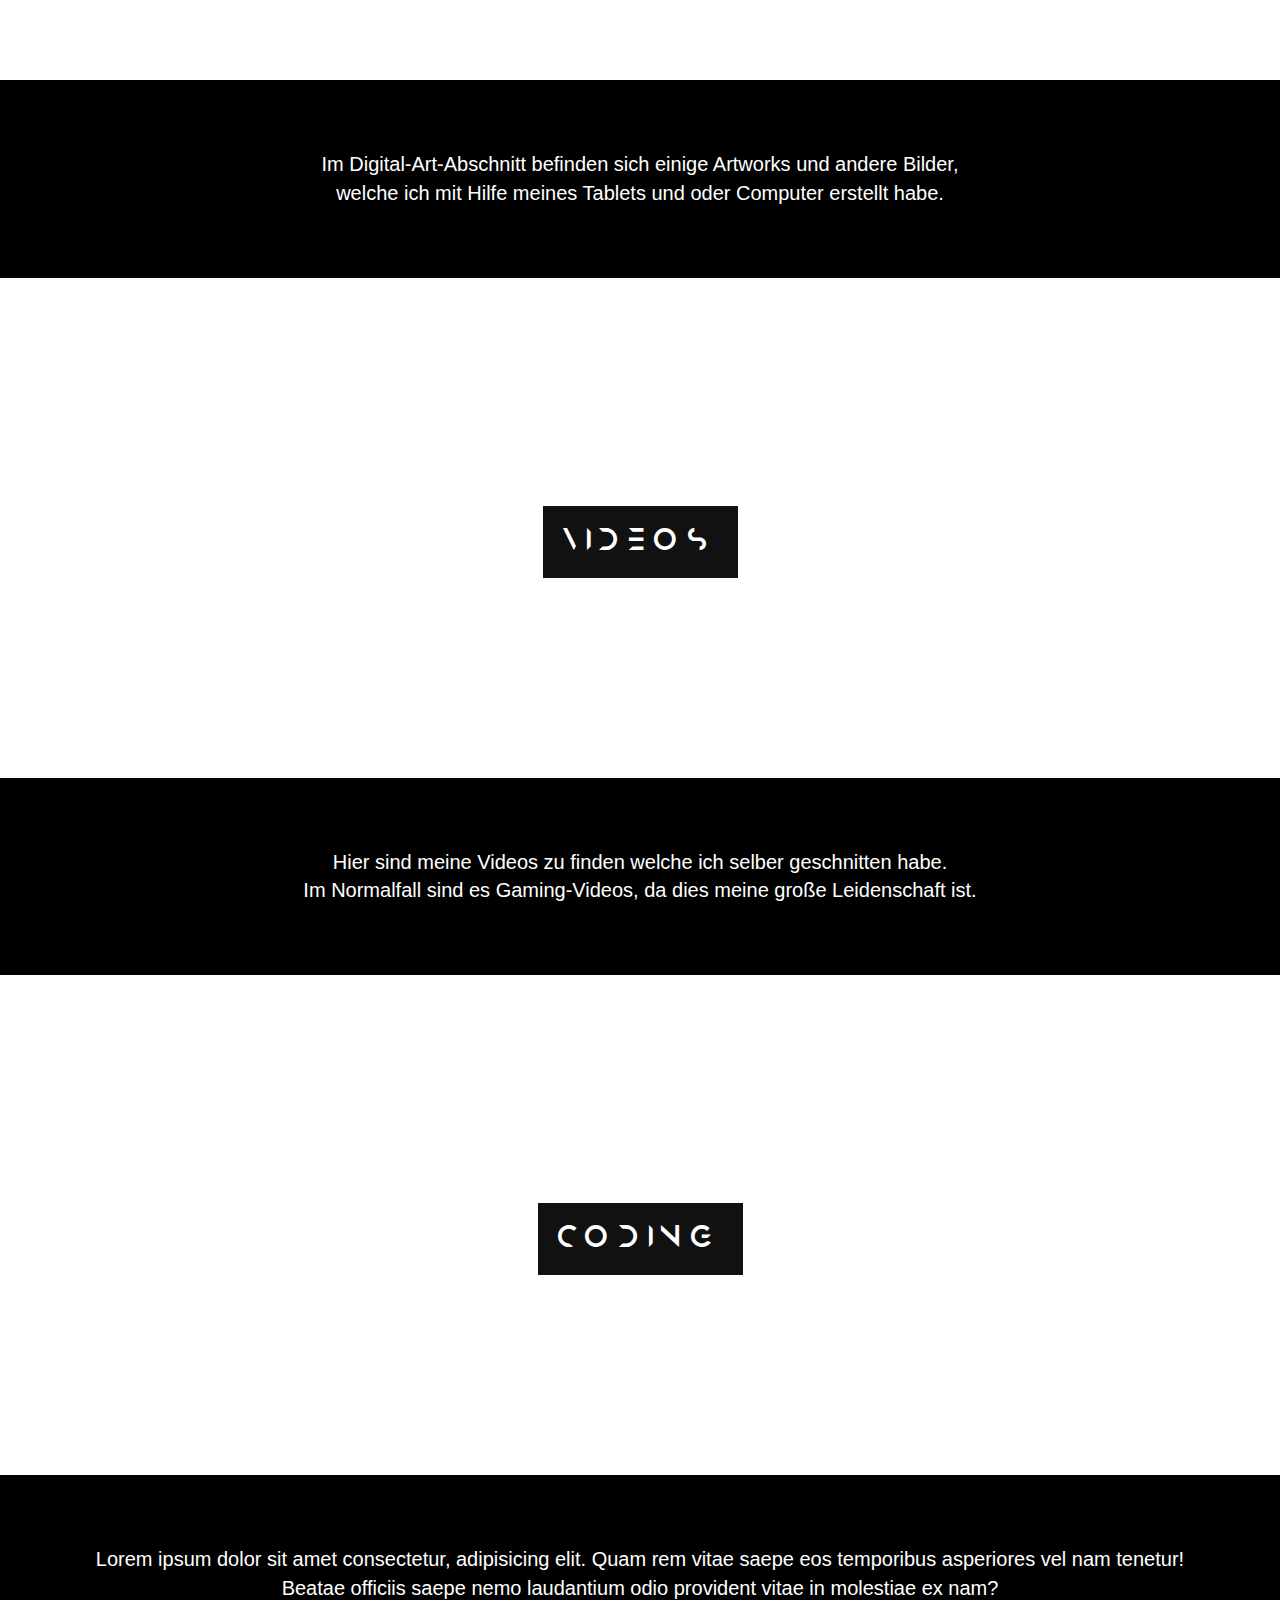
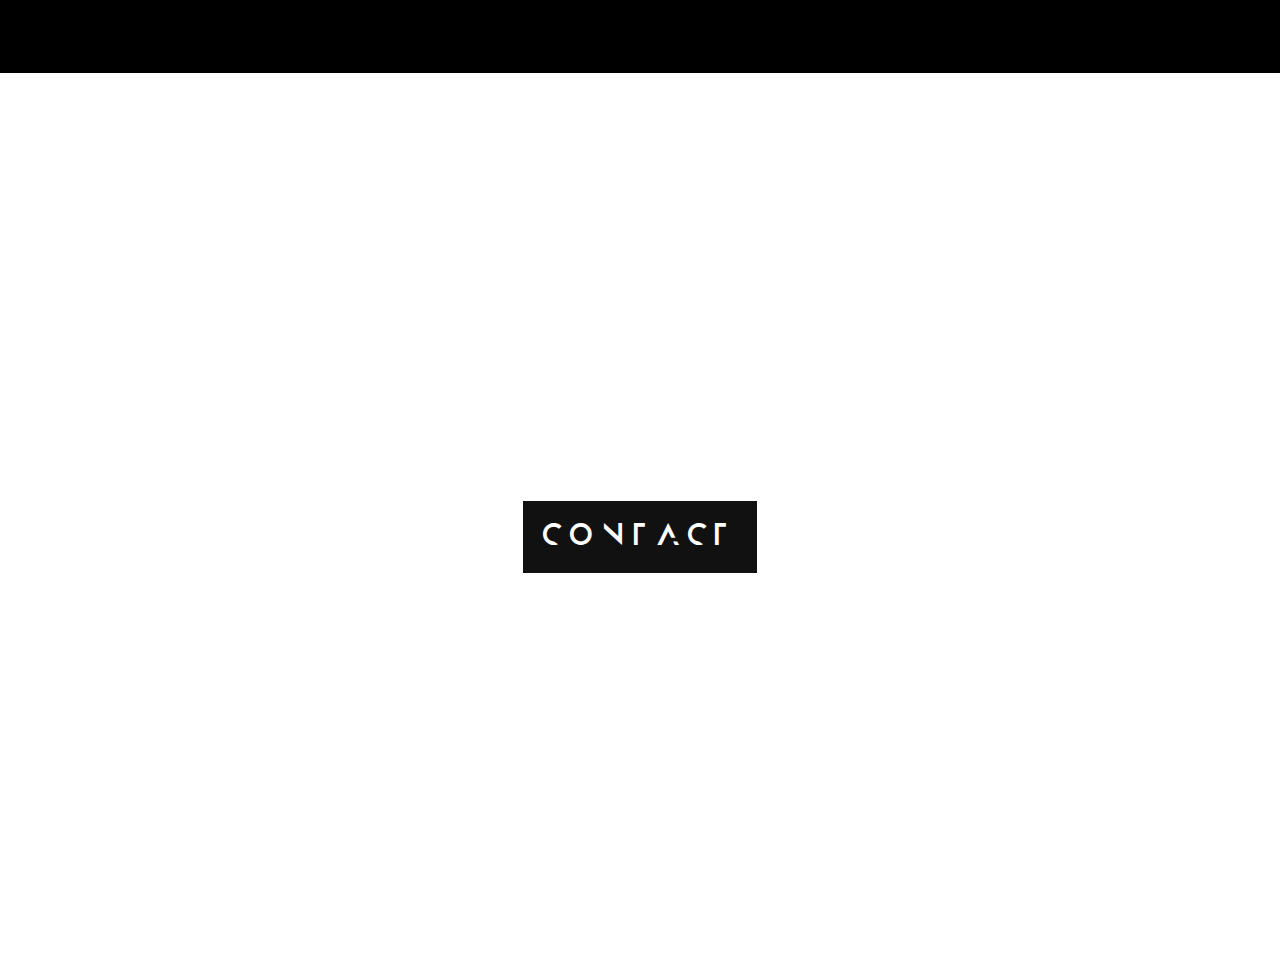
==== commit bb47d805: "included preloader" ====
--- a/index.html
+++ b/index.html
@@ -4,9 +4,15 @@
     <title>Noah</title>
     <link rel="stylesheet" href="css/style.css">
     <link rel="stylesheet" href="css/NavAndMain.css">
+    <script src="loader.js"></script>   
     <meta http-equiv="Content-Type" content="text/html; charset=UTF-8" />
 </head>
+
 <body>
+    <div class="loader-body" id="loader">
+        <div class="loader"></div>
+    </div>
+
     <div id="mySidebar" class="sidebar">
         <a href="javascript:void(0)" class="closebtn" onclick="toggleNav()">×</a>
         <a href="#">About</a>
--- a/css/style.css
+++ b/css/style.css
@@ -20,6 +20,10 @@
     letter-spacing: 8px;
     text-transform: uppercase;
 }
+
+.loader-body{width:100%;height:100vh;background-color:#000;position:fixed;z-index:2;visibility:visible;top:0;left:0;text-align:center;justify-content:center;align-content:center;transition:.5s all}.loader{width:100px;height:100px;border:12px solid #fff;border-radius:50%;position:absolute;
+	/*change color of border*/ border-top-color:red;transform:translate(-50%,-50%);top:50%;left:50%;-webkit-animation:1s spin infinite linear;-o-animation:1s spin infinite linear;animation:1s spin infinite linear}.loader-body.done{visibility:hidden;opacity:0}@keyframes spin{from{transform:translate(-50%,-50%) rotate(0)}to{transform:translate(-50%,-50%) rotate(360deg)}}
+
 a{
     text-decoration: none;
     color: white;
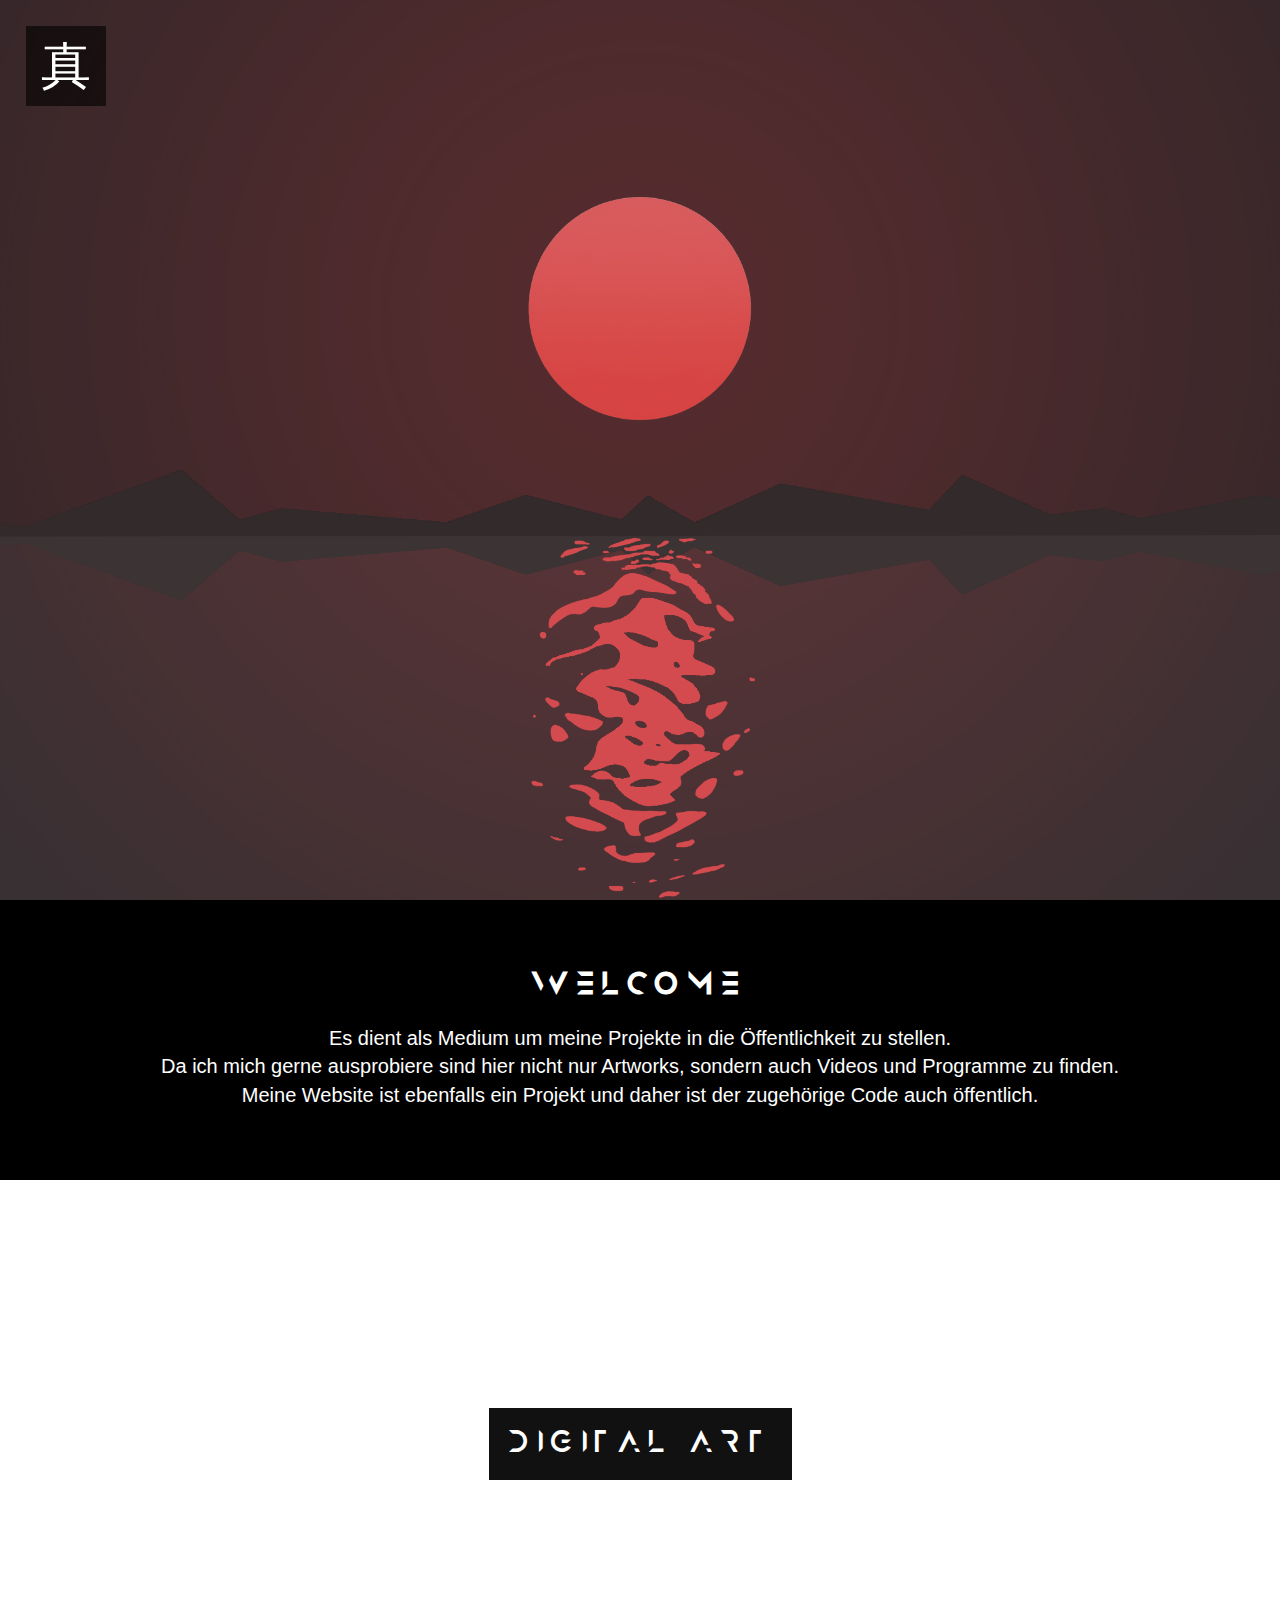
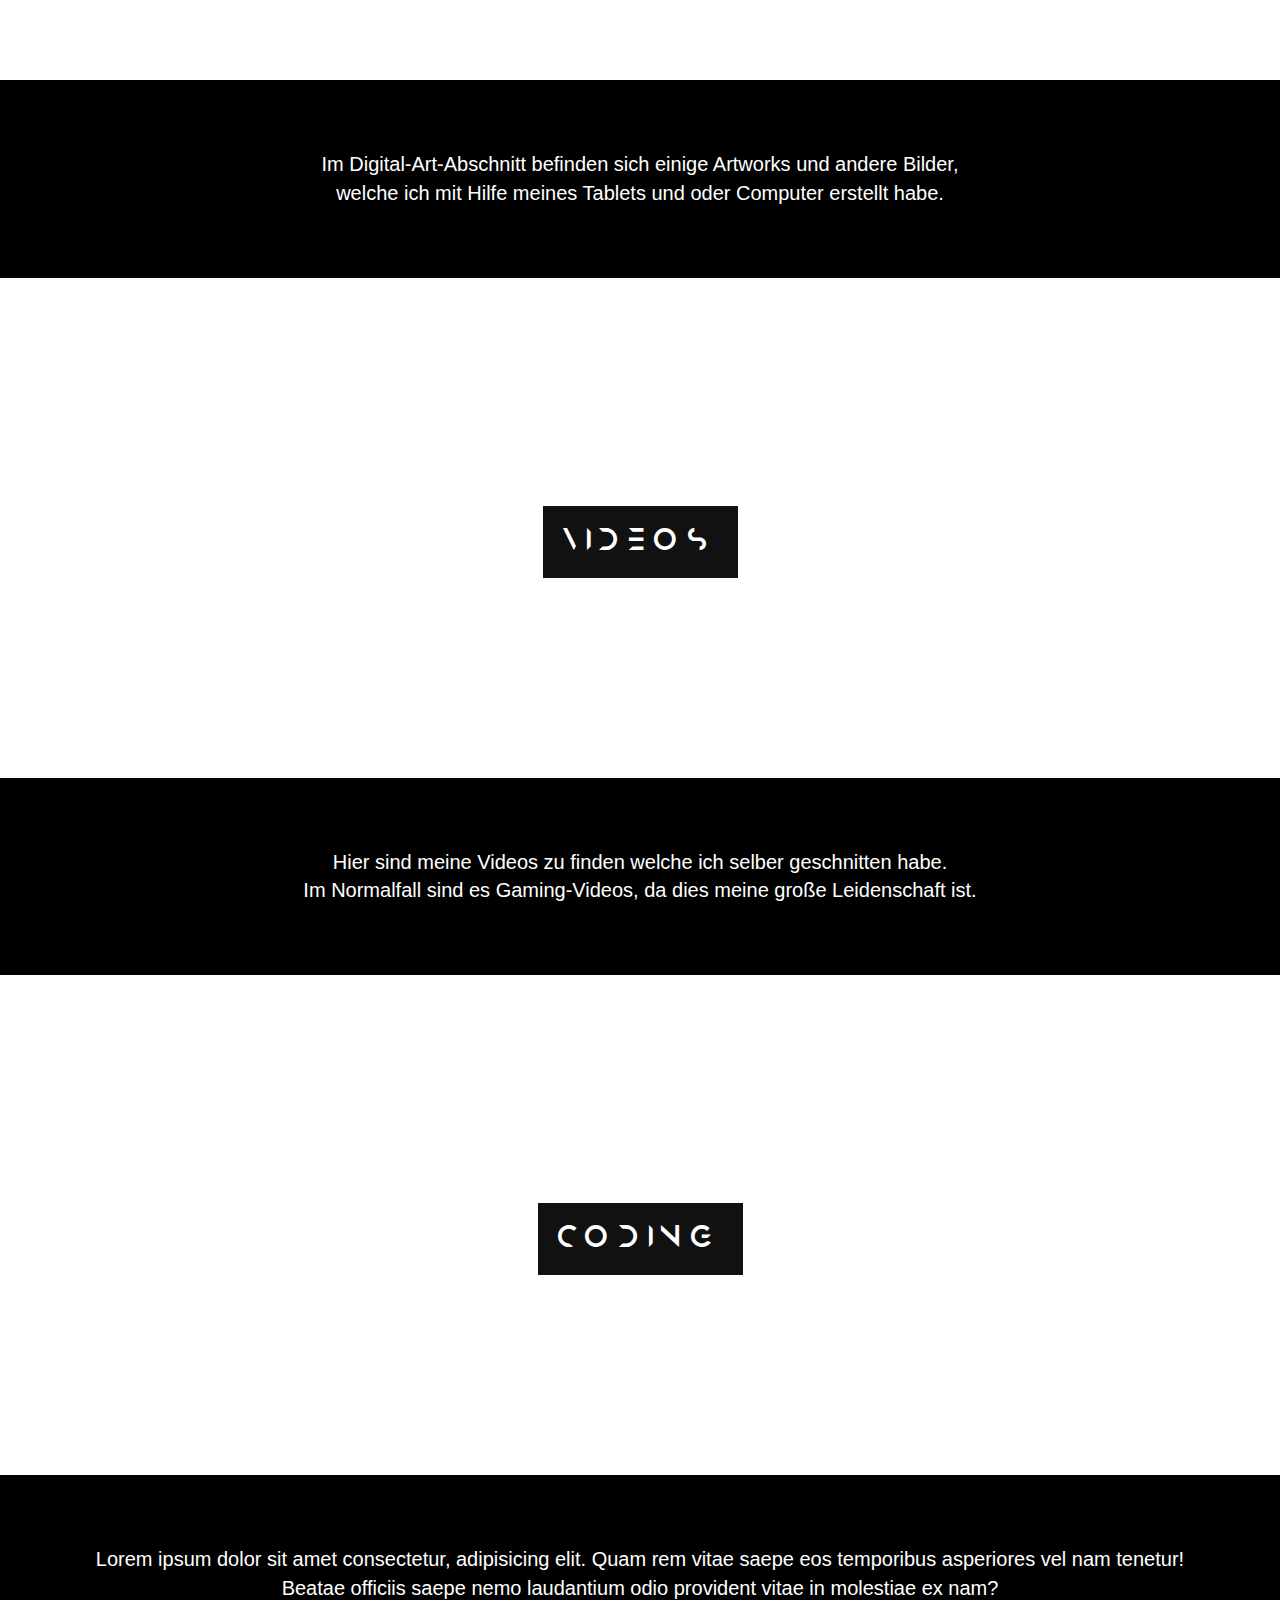
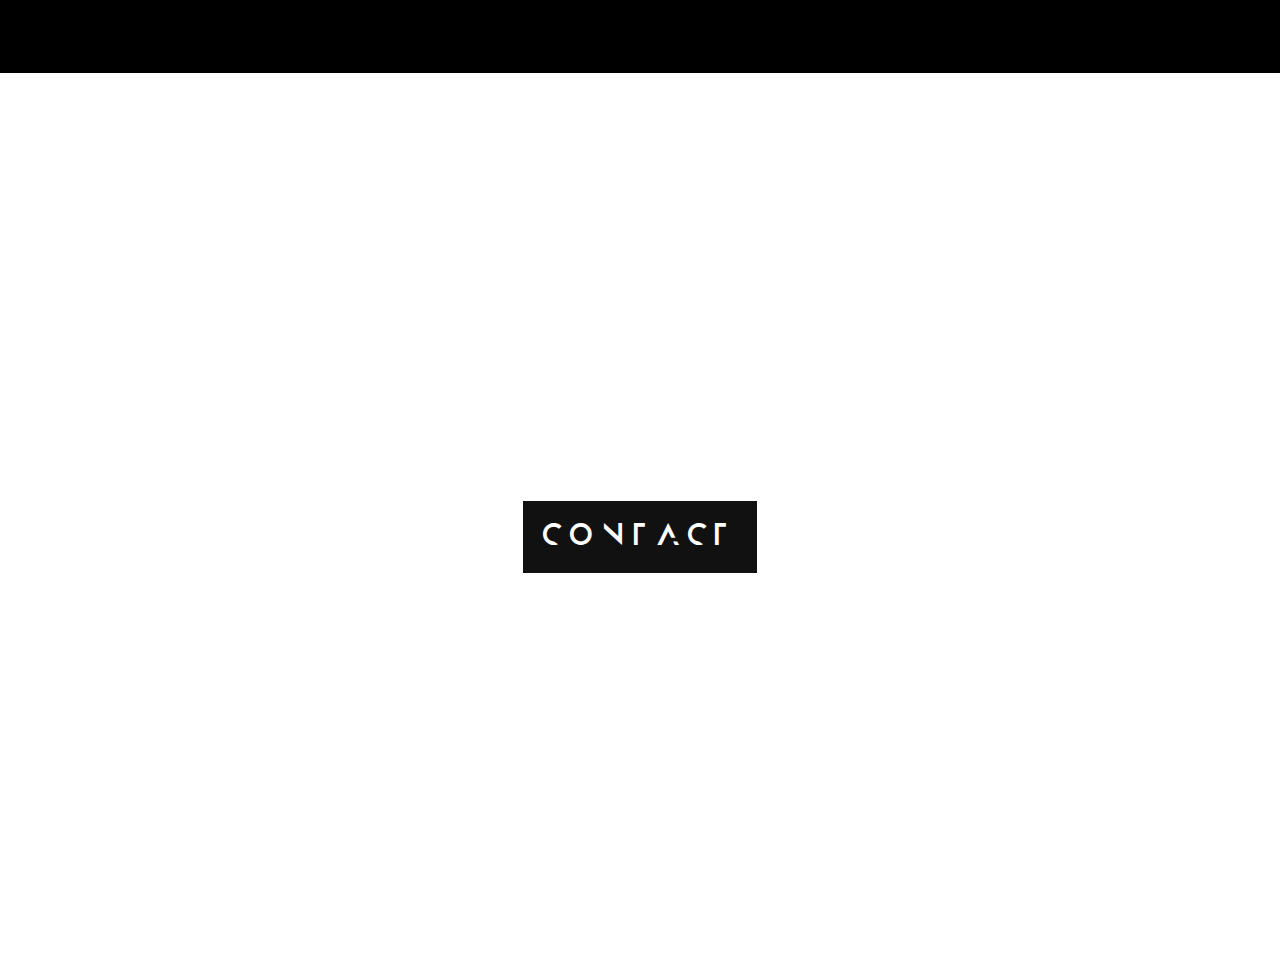
==== commit 004d37ce: "updated preloader" ====
--- a/index.html
+++ b/index.html
@@ -4,6 +4,7 @@
     <title>Noah</title>
     <link rel="stylesheet" href="css/style.css">
     <link rel="stylesheet" href="css/NavAndMain.css">
+	<link rel="stylesheet" href="loader.min.css">
     <script src="loader.js"></script>   
     <meta http-equiv="Content-Type" content="text/html; charset=UTF-8" />
 </head>
--- a/css/style.css
+++ b/css/style.css
@@ -20,9 +20,6 @@
     letter-spacing: 8px;
     text-transform: uppercase;
 }
-
-.loader-body{width:100%;height:100vh;background-color:#000;position:fixed;z-index:2;visibility:visible;top:0;left:0;text-align:center;justify-content:center;align-content:center;transition:.5s all}.loader{width:100px;height:100px;border:12px solid #fff;border-radius:50%;position:absolute;
-	/*change color of border*/ border-top-color:red;transform:translate(-50%,-50%);top:50%;left:50%;-webkit-animation:1s spin infinite linear;-o-animation:1s spin infinite linear;animation:1s spin infinite linear}.loader-body.done{visibility:hidden;opacity:0}@keyframes spin{from{transform:translate(-50%,-50%) rotate(0)}to{transform:translate(-50%,-50%) rotate(360deg)}}
 
 a{
     text-decoration: none;
